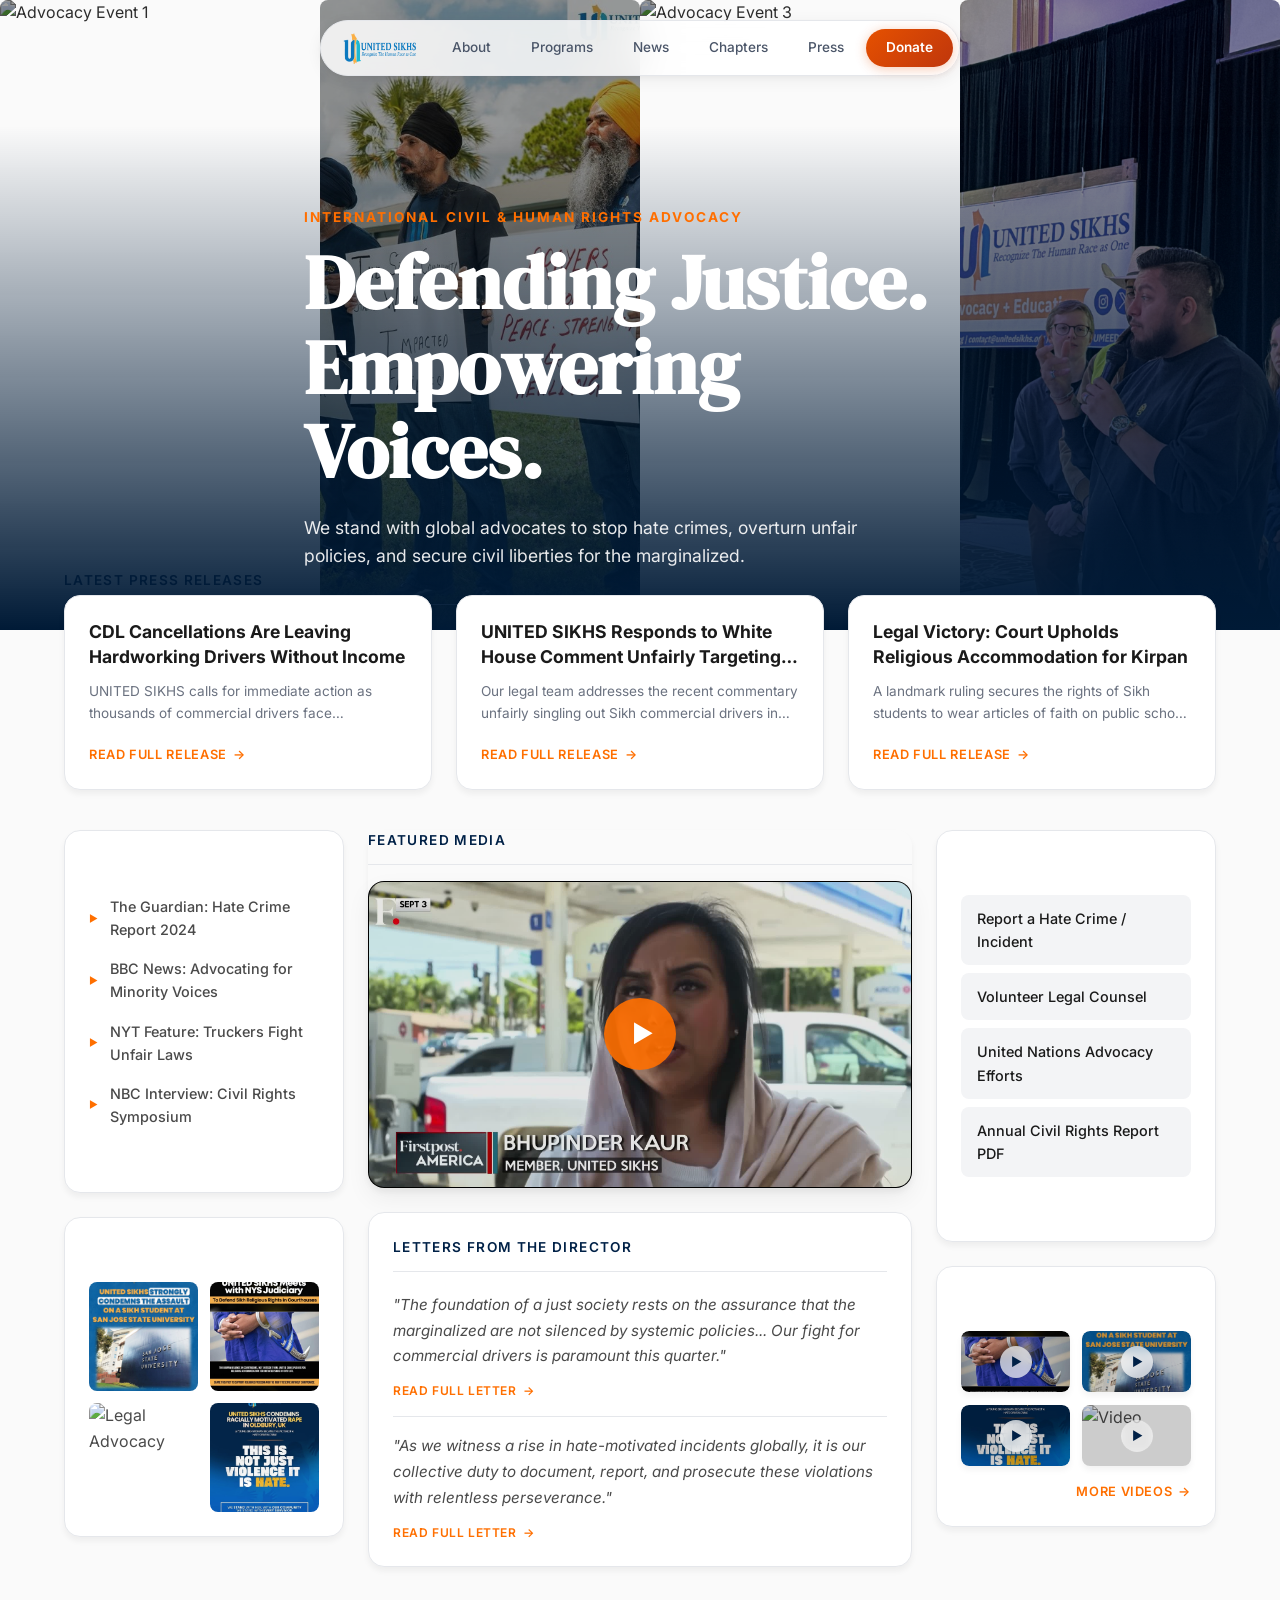
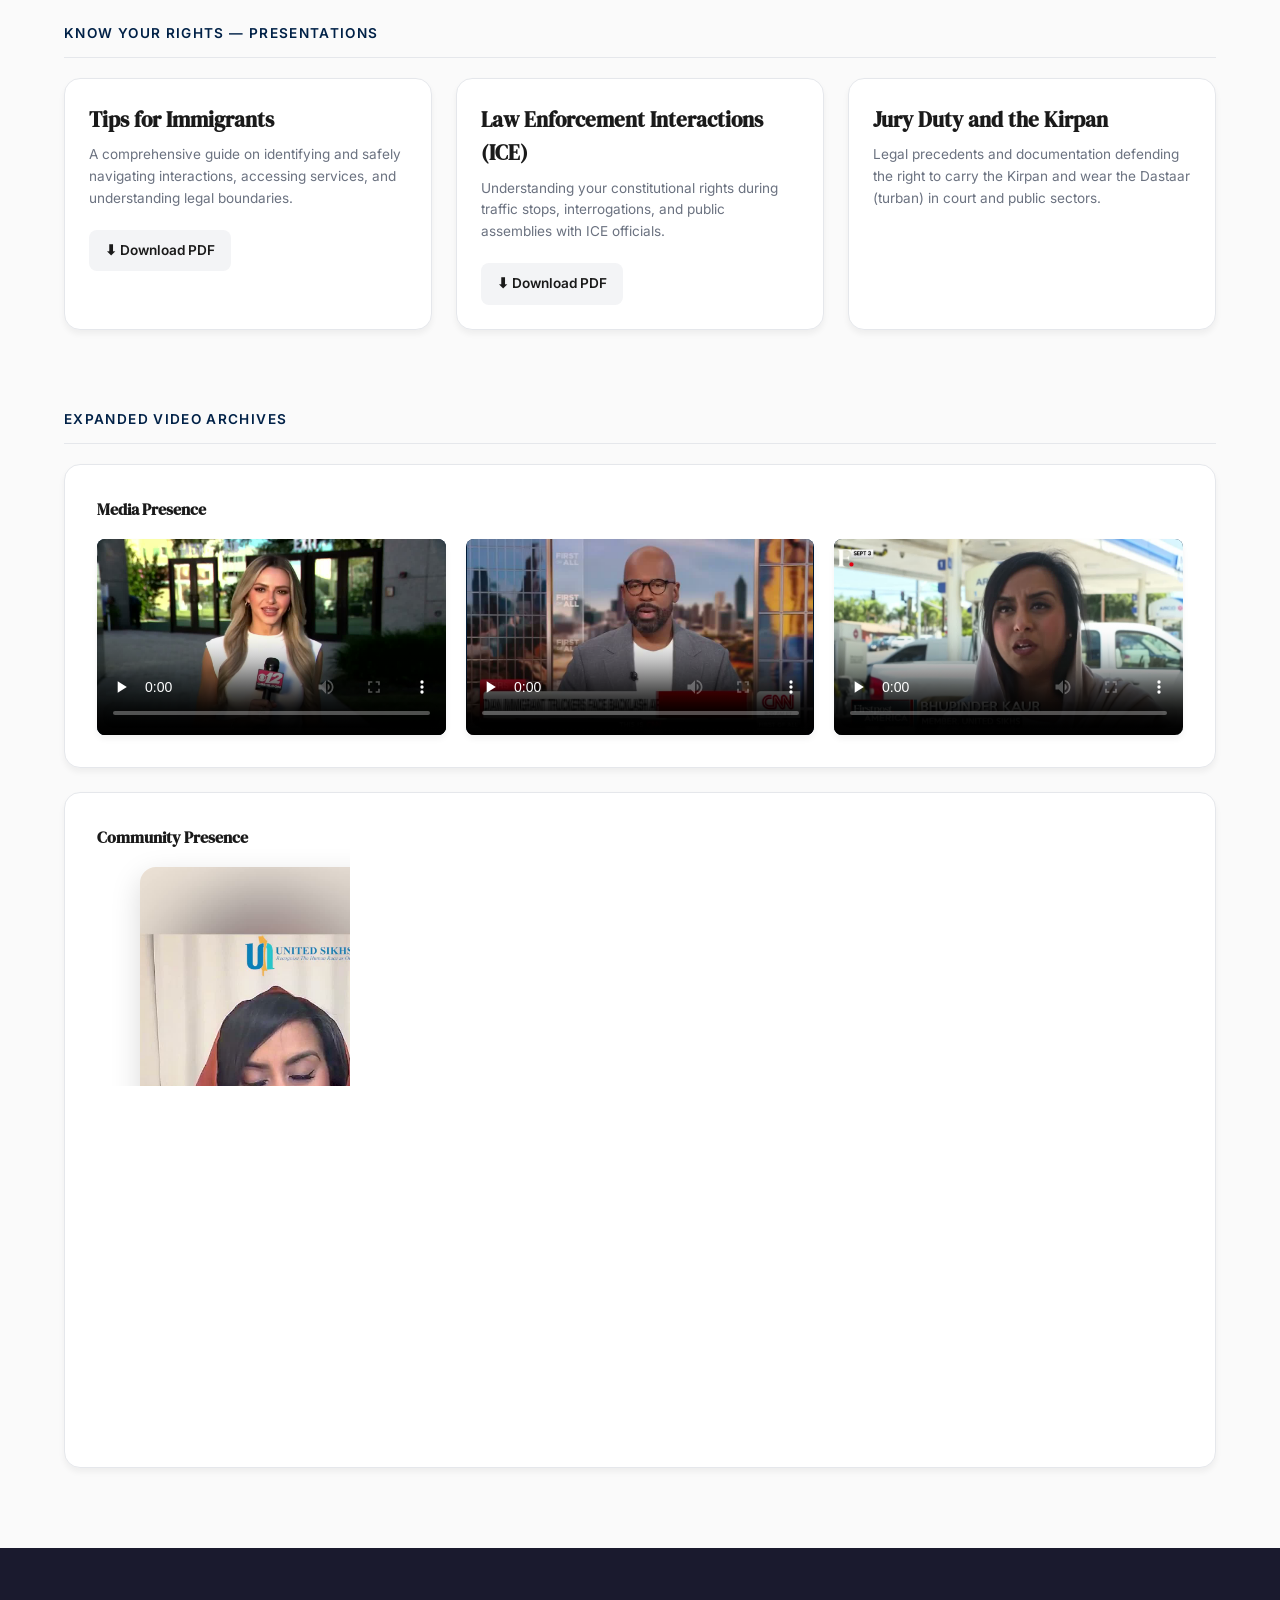
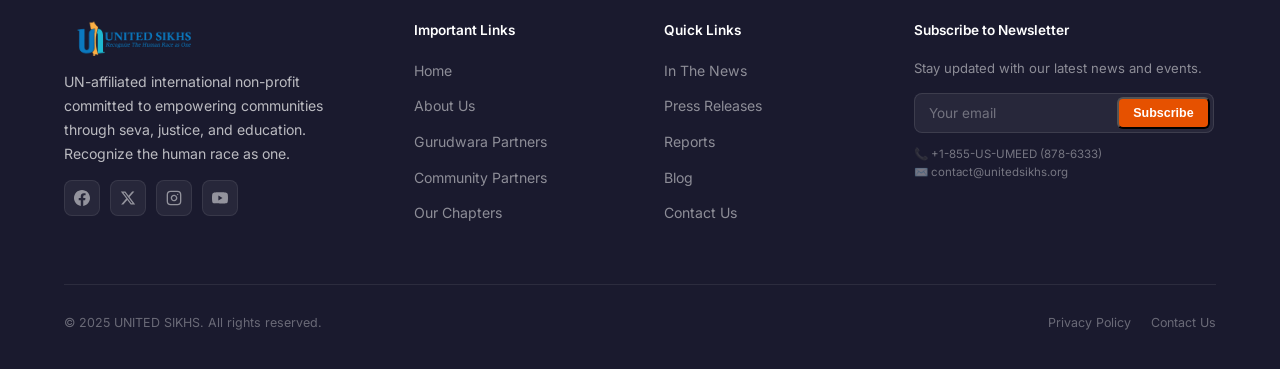
==== ichra/index.html @ 703a76b3 "feat: integrated ICHRA landing page and updated community video layouts" ====
<!DOCTYPE html>
<html lang="en">

<head>
    <meta charset="UTF-8" />
    <meta name="viewport" content="width=device-width, initial-scale=1.0" />
    <title>ICHRA | International Civil and Human Rights Advocacy</title>
    <meta name="description"
        content="Dedicated to defending the civil and human rights of minority communities globally." />
    <link rel="preconnect" href="https://fonts.googleapis.com" />
    <link rel="preconnect" href="https://fonts.gstatic.com" crossorigin />
    <link
        href="https://fonts.googleapis.com/css2?family=DM+Serif+Display:ital@0;1&family=Inter:wght@300;400;500;600;700;800&display=swap"
        rel="stylesheet" />
    <link rel="stylesheet" href="styles.css" />
    <link rel="icon" href="images/logo-lockup.png" />
</head>

<body>

    <!-- ===== NAVBAR ===== -->
    <nav class="navbar" id="navbar">
        <a href="../index.html" class="nav-logo">
            <img src="../images/logo-lockup.png" alt="UNITED SIKHS" class="nav-logo-img" />
        </a>
        <a href="../index.html#about" class="nav-link"><span class="link-text">About</span></a>
        <a href="../index.html#programs" class="nav-link"><span class="link-text">Programs</span></a>
        <a href="../index.html#articles" class="nav-link"><span class="link-text">News</span></a>
        <a href="../locations.html" class="nav-link"><span class="link-text">Chapters</span></a>
        <a href="../press.html" class="nav-link"><span class="link-text">Press</span></a>
        <a href="../donate.html" class="nav-donate">Donate</a>
    </nav>

    <!-- HEADER BANNER -->
    <section class="hero">
        <div class="hero-splicer" id="heroSplicer">
            <div class="splice-pane pane-1">
                <img src="images/hero-vert-1.jpg" alt="Advocacy Event 1" />
            </div>
            <div class="splice-pane pane-2">
                <img src="images/hero-vert-2.jpg" alt="Advocacy Event 2" />
            </div>
            <div class="splice-pane pane-3">
                <img src="images/hero-vert-3.jpg" alt="Advocacy Event 3" />
            </div>
            <div class="splice-pane pane-4">
                <img src="images/hero-vert-4.jpg" alt="Advocacy Event 4" />
            </div>
        </div>
        <div class="hero-overlay"></div>
        <div class="container hero-content">
            <span class="hero-subtitle reveal">International Civil & Human Rights Advocacy</span>
            <h1 class="hero-title reveal-blur reveal-delay-1">Defending Justice.<br />Empowering Voices.</h1>
            <p class="hero-desc reveal reveal-delay-2">We stand with global advocates to stop hate crimes, overturn
                unfair policies, and secure civil liberties for the marginalized.</p>
        </div>
    </section>

    <div class="container relative z-10" style="margin-top: -60px; position: relative;">


        <!-- LATEST PRESS RELEASES (TOP GRID) -->
        <div class="section-header reveal">
            <span>Latest Press Releases</span>
        </div>
        <div class="press-grid">
            <a href="#" class="bento-card press-card reveal">
                <h3>CDL Cancellations Are Leaving Hardworking Drivers Without Income</h3>
                <p>UNITED SIKHS calls for immediate action as thousands of commercial drivers face discriminatory
                    license cancellations...</p>
                <div class="read-more">Read Full Release</div>
            </a>
            <a href="#" class="bento-card press-card reveal reveal-delay-1">
                <h3>UNITED SIKHS Responds to White House Comment Unfairly Targeting Sikh Drivers</h3>
                <p>Our legal team addresses the recent commentary unfairly singling out Sikh commercial drivers in
                    federal transportation...</p>
                <div class="read-more">Read Full Release</div>
            </a>
            <a href="#" class="bento-card press-card reveal reveal-delay-2">
                <h3>Legal Victory: Court Upholds Religious Accommodation for Kirpan</h3>
                <p>A landmark ruling secures the rights of Sikh students to wear articles of faith on public school
                    campuses nationwide...</p>
                <div class="read-more">Read Full Release</div>
            </a>
        </div>

        <!-- MAIN BENTO BOARD -->
        <div class="main-bento-grid">

            <!-- LEFT COL: Media & Photos -->
            <div class="left-col">
                <div class="bento-card reveal" style="margin-bottom: 24px;">
                    <h4 style="margin-bottom: 16px; font-size: 0.95rem; color: var(--white);">Media Coverage</h4>
                    <ul class="media-list">
                        <li><a href="#">The Guardian: Hate Crime Report 2024</a></li>
                        <li><a href="#">BBC News: Advocating for Minority Voices</a></li>
                        <li><a href="#">NYT Feature: Truckers Fight Unfair Laws</a></li>
                        <li><a href="#">NBC Interview: Civil Rights Symposium</a></li>
                    </ul>
                </div>

                <div class="bento-card reveal">
                    <h4 style="margin-bottom: 16px; font-size: 0.95rem; color: var(--white);">Our Work</h4>
                    <div class="photo-gallery">
                        <img src="images/assault.jpg" alt="Protest" class="gallery-img" />
                        <img src="images/kirpan.jpg" alt="Kirpan Meeting" class="gallery-img" />
                        <img src="images/advocacy.jpg" alt="Legal Advocacy" class="gallery-img" />
                        <img src="images/protest.jpg" alt="UN Convention" class="gallery-img" />
                    </div>
                </div>
            </div>

            <!-- CENTER COL: Featured Video & Director's Letters -->
            <div class="center-col">
                <div class="bento-card reveal reveal-delay-1"
                    style="padding: 0; border: none; background: transparent;">
                    <div class="section-header" style="margin: 0 0 16px 0;"><span>Featured Media</span></div>
                    <div class="featured-video-container" id="videoContainer">
                        <video id="mainVideo" controls style="display: none;">
                            <source src="videos/featured-video.mp4" type="video/mp4" />
                        </video>
                        <div class="video-overlay" id="videoOverlay">
                            <div class="play-btn">▶</div>
                        </div>
                        <img src="images/video-poster.jpg" alt="Video Thumbnail"
                            style="width: 100%; display: block; object-fit: cover; aspect-ratio: 16/9;"
                            id="videoPoster" />
                    </div>
                </div>

                <div class="bento-card reveal reveal-delay-1">
                    <div class="section-header" style="margin-top: 0;"><span>Letters From The Director</span></div>

                    <div class="director-letter">
                        <p>"The foundation of a just society rests on the assurance that the marginalized are not
                            silenced by systemic policies... Our fight for commercial drivers is paramount this
                            quarter."</p>
                        <a href="#" class="read-more" style="font-size: 0.75rem;">Read Full Letter</a>
                    </div>

                    <div class="director-letter">
                        <p>"As we witness a rise in hate-motivated incidents globally, it is our collective duty to
                            document, report, and prosecute these violations with relentless perseverance."</p>
                        <a href="#" class="read-more" style="font-size: 0.75rem;">Read Full Letter</a>
                    </div>
                </div>
            </div>

            <!-- RIGHT COL: Links & Mini Videos -->
            <div class="right-col">
                <div class="bento-card reveal reveal-delay-2" style="margin-bottom: 24px;">
                    <h4 style="margin-bottom: 16px; font-size: 0.95rem; color: var(--white);">Quick Links</h4>
                    <div class="quick-links">
                        <a href="#">Report a Hate Crime / Incident</a>
                        <a href="#">Volunteer Legal Counsel</a>
                        <a href="#">United Nations Advocacy Efforts</a>
                        <a href="#">Annual Civil Rights Report PDF</a>
                    </div>
                </div>

                <div class="bento-card reveal reveal-delay-2">
                    <h4 style="margin-bottom: 16px; font-size: 0.95rem; color: var(--white);">Video Archives</h4>
                    <div class="video-thumbnails">
                        <div class="thumb-card"><img src="images/kirpan.jpg" alt="Video" />
                            <div class="thumb-overlay"><span>▶</span></div>
                        </div>
                        <div class="thumb-card"><img src="images/assault.jpg" alt="Video" />
                            <div class="thumb-overlay"><span>▶</span></div>
                        </div>
                        <div class="thumb-card"><img src="images/protest.jpg" alt="Video" />
                            <div class="thumb-overlay"><span>▶</span></div>
                        </div>
                        <div class="thumb-card"><img src="images/advocacy.jpg" alt="Video" />
                            <div class="thumb-overlay"><span>▶</span></div>
                        </div>
                    </div>
                    <a href="#" class="read-more" style="margin-top: 16px; justify-content: flex-end;">More Videos</a>
                </div>
            </div>

        </div>

        <!-- KNOW YOUR RIGHTS (BOTTOM GRID) -->
        <div class="section-header reveal" style="margin-top: 56px;">
            <span>Know Your Rights — Presentations</span>
        </div>
        <div class="rights-grid" style="margin-bottom: 80px;">
            <div class="bento-card rights-card reveal">
                <h3>Tips for Immigrants</h3>
                <p>A comprehensive guide on identifying and safely navigating interactions, accessing services, and
                    understanding legal boundaries.</p>
                <a href="https://unitedsikhs.org/wp-content/uploads/2021/09/Tips-for-Immigrants-English-1.pdf"
                    target="_blank" class="btn-download">⬇ Download PDF</a>
            </div>
            <div class="bento-card rights-card reveal reveal-delay-1">
                <h3>Law Enforcement Interactions (ICE)</h3>
                <p>Understanding your constitutional rights during traffic stops, interrogations, and public assemblies
                    with ICE officials.</p>
                <a href="https://unitedsikhs.org/wp-content/uploads/2021/09/kyr-ice-flyer.pdf" target="_blank"
                    class="btn-download">⬇ Download PDF</a>
            </div>
            <div class="bento-card rights-card reveal reveal-delay-2">
                <h3>Jury Duty and the Kirpan</h3>
                <p>Legal precedents and documentation defending the right to carry the Kirpan and wear the Dastaar
                    (turban) in court and public sectors.</p>
                <a href="https://unitedsikhs.org/wp-content/uploads/2021/09/Jury-Duty-and-the-Kirpan-1.pdf"
                    target="_blank" class="btn-download">⬇ Download PDF</a>
            </div>
        </div>

        <!-- EXPANDED VIDEO ARCHIVES -->
        <div class="section-header reveal" style="margin-top: 56px;">
            <span>Expanded Video Archives</span>
        </div>

        <div class="bento-card reveal" style="margin-bottom: 24px; padding: 32px;">
            <h3 class="col-title">Media Presence</h3>
            <div class="video-grid">
                <video controls poster="images/poster-media-1.jpg" preload="none">
                    <source src="videos/media-1.mp4" type="video/mp4" />
                </video>
                <video controls poster="images/poster-media-2.jpg" preload="none">
                    <source src="videos/media-2.mp4" type="video/mp4" />
                </video>
                <video controls poster="images/video-poster.jpg" preload="none">
                    <source src="videos/featured-video.mp4" type="video/mp4" />
                </video>
            </div>
        </div>

        <div class="bento-card reveal reveal-delay-1" style="margin-bottom: 80px; padding: 32px;">
            <h3 class="col-title">Community Presence</h3>
            <div class="video-grid video-grid-vertical">
                <video controls poster="images/poster-comm-1.jpg" preload="none">
                    <source src="videos/community-1.mp4" type="video/mp4" />
                </video>
                <video controls poster="images/poster-comm-2.jpg" preload="none">
                    <source src="videos/community-2.mp4" type="video/mp4" />
                </video>
                <video controls poster="images/poster-comm-3.jpg" preload="none">
                    <source src="videos/community-3.mp4" type="video/mp4" />
                </video>
            </div>
        </div>

    </div> <!-- End Main Container -->

    <!-- ===== FOOTER ===== -->
    <footer class="footer" id="footer">
        <div class="container">
            <div class="footer-grid">
                <div class="footer-brand">
                    <div class="footer-logo"><img src="../images/logo-lockup.png" alt="UNITED SIKHS"
                            style="height:36px;" /></div>
                    <p>UN-affiliated international non-profit committed to empowering communities through seva, justice,
                        and education. Recognize the human race as one.</p>
                    <div class="footer-social">
                        <a href="https://www.facebook.com/unitedsikhs" aria-label="Facebook" target="_blank">
                            <svg width="16" height="16" viewBox="0 0 24 24" fill="currentColor">
                                <path
                                    d="M24 12.073c0-6.627-5.373-12-12-12s-12 5.373-12 12c0 5.99 4.388 10.954 10.125 11.854v-8.385H7.078v-3.47h3.047V9.43c0-3.007 1.792-4.669 4.533-4.669 1.312 0 2.686.235 2.686.235v2.953H15.83c-1.491 0-1.956.925-1.956 1.874v2.25h3.328l-.532 3.47h-2.796v8.385C19.612 23.027 24 18.062 24 12.073z" />
                            </svg>
                        </a>
                        <a href="https://twitter.com/UnitedSikhs" aria-label="Twitter" target="_blank">
                            <svg width="16" height="16" viewBox="0 0 24 24" fill="currentColor">
                                <path
                                    d="M18.244 2.25h3.308l-7.227 8.26 8.502 11.24H16.17l-5.214-6.817L4.99 21.75H1.68l7.73-8.835L1.254 2.25H8.08l4.713 6.231zm-1.161 17.52h1.833L7.084 4.126H5.117z" />
                            </svg>
                        </a>
                        <a href="https://www.instagram.com/unitedsikhs/" aria-label="Instagram" target="_blank">
                            <svg width="16" height="16" viewBox="0 0 24 24" fill="none" stroke="currentColor"
                                stroke-width="2" stroke-linecap="round" stroke-linejoin="round">
                                <rect x="2" y="2" width="20" height="20" rx="5" ry="5" />
                                <path d="M16 11.37A4 4 0 1 1 12.63 8 4 4 0 0 1 16 11.37z" />
                                <line x1="17.5" y1="6.5" x2="17.51" y2="6.5" />
                            </svg>
                        </a>
                        <a href="https://www.youtube.com/user/UnitedSikhsTV" aria-label="YouTube" target="_blank">
                            <svg width="16" height="16" viewBox="0 0 24 24" fill="currentColor">
                                <path
                                    d="M23.498 6.186a3.016 3.016 0 0 0-2.122-2.136C19.505 3.545 12 3.545 12 3.545s-7.505 0-9.377.505A3.017 3.017 0 0 0 .502 6.186C0 8.07 0 12 0 12s0 3.93.502 5.814a3.016 3.016 0 0 0 2.122 2.136c1.871.505 9.376.505 9.376.505s7.505 0 9.377-.505a3.015 3.015 0 0 0 2.122-2.136C24 15.93 24 12 24 12s0-3.93-.502-5.814zM9.545 15.568V8.432L15.818 12l-6.273 3.568z" />
                            </svg>
                        </a>
                    </div>
                </div>
                <div>
                    <h4>Important Links</h4>
                    <ul class="footer-links" style="list-style: none; padding: 0;">
                        <li><a href="https://unitedsikhs.org" target="_blank">Home</a></li>
                        <li><a href="https://unitedsikhs.org/about" target="_blank">About Us</a></li>
                        <li><a href="https://unitedsikhs.org/gurudwara-partners" target="_blank">Gurudwara Partners</a>
                        </li>
                        <li><a href="https://unitedsikhs.org/community-partners" target="_blank">Community Partners</a>
                        </li>
                        <li><a href="../locations.html" target="_blank">Our Chapters</a></li>
                    </ul>
                </div>
                <div>
                    <h4>Quick Links</h4>
                    <ul class="footer-links" style="list-style: none; padding: 0;">
                        <li><a href="https://unitedsikhs.org/in-the-news" target="_blank">In The News</a></li>
                        <li><a href="https://unitedsikhs.org/category/press-release" target="_blank">Press Releases</a>
                        </li>
                        <li><a href="https://unitedsikhs.org/reports" target="_blank">Reports</a></li>
                        <li><a href="https://unitedsikhs.org/blogs" target="_blank">Blog</a></li>
                        <li><a href="https://unitedsikhs.org/contact-us" target="_blank">Contact Us</a></li>
                    </ul>
                </div>
                <div>
                    <h4>Subscribe to Newsletter</h4>
                    <p style="font-size:0.82rem;color:rgba(255,255,255,0.5);margin-bottom:14px;line-height:1.6;">Stay
                        updated with our latest news and events.</p>
                    <form class="newsletter-form" onsubmit="event.preventDefault();">
                        <input type="email" class="newsletter-input" placeholder="Your email" required />
                        <button type="submit" class="newsletter-btn">Subscribe</button>
                    </form>
                    <p style="font-size:0.72rem;color:rgba(255,255,255,0.4);margin-top:12px;">
                        📞 +1-855-US-UMEED (878-6333)<br />
                        ✉️ contact@unitedsikhs.org
                    </p>
                </div>
            </div>
            <div class="footer-bottom">
                <span>© 2025 UNITED SIKHS. All rights reserved.</span>
                <div class="footer-bottom-links">
                    <a href="https://unitedsikhs.org/privacy-policy/" target="_blank">Privacy Policy</a>
                    <a href="https://unitedsikhs.org/contact-us/" target="_blank">Contact Us</a>
                </div>
            </div>
        </div>
    </footer>

    <!-- LIGHTBOX MODAL -->
    <div class="lightbox" id="lightbox">
        <span class="lightbox-close" id="lightboxClose">&times;</span>
        <img class="lightbox-content" id="lightboxImg" />
    </div>

    <script src="app.js"></script>
</body>

</html>
---- ichra/styles.css ----
/* ============================================
   ICHRA Landing Page - Design System (Light Theme)
   ============================================ */

:root {
    /* Parent UNITED SIKHS Theme Palette */
    --navy-dark: #001A36;
    --navy-base: #002147;
    --saffron: #FF6F00;
    --saffron-light: #ff8e33;
    --saffron-50: #FFF3E0;
    --white: #FFFFFF;
    --bg-body: #FAFAFA;
    --bg-muted: #F3F4F6;
    --text-main: #4A4A4A;
    --text-primary: #1A1A1A;
    --text-muted: #6B7280;
    --border: #E5E7EB;

    /* Typography */
    --font-display: 'DM Serif Display', serif;
    --font-body: 'Inter', sans-serif;

    /* Layout */
    --container-max: 1280px;
    --radius-lg: 16px;
    --radius-md: 12px;
    --radius-sm: 8px;

    /* Utilities */
    --ease-smooth: cubic-bezier(0.25, 0.46, 0.45, 0.94);
    --glass-bg: rgba(255, 255, 255, 0.85);
    --glass-border: rgba(0, 0, 0, 0.06);
    --shadow-sm: 0 4px 6px rgba(0, 0, 0, 0.05);
    --shadow-md: 0 10px 24px rgba(0, 0, 0, 0.06);
}

* {
    margin: 0;
    padding: 0;
    box-sizing: border-box;
}

body {
    font-family: var(--font-body);
    background-color: var(--bg-body);
    color: var(--text-main);
    line-height: 1.6;
    -webkit-font-smoothing: antialiased;
    overflow-x: hidden;
}

a {
    text-decoration: none;
    color: inherit;
}

img,
video {
    max-width: 100%;
    border-radius: var(--radius-sm);
    display: block;
}

.container {
    max-width: var(--container-max);
    margin: 0 auto;
    padding: 0 5%;
}

.section {
    padding: 60px 0;
}

.bento-card {
    background: var(--white);
    border: 1px solid var(--border);
    border-radius: var(--radius-lg);
    padding: 24px;
    box-shadow: var(--shadow-sm);
    transition: transform 0.3s var(--ease-smooth), border-color 0.3s var(--ease-smooth), box-shadow 0.3s var(--ease-smooth);
}

.bento-card:hover {
    border-color: var(--saffron);
    box-shadow: var(--shadow-md);
}

/* ===== NAVBAR ===== */
.navbar {
    position: fixed;
    top: 20px;
    left: 50%;
    transform: translateX(-50%);
    z-index: 200;
    display: flex;
    align-items: center;
    gap: 4px;
    background: rgba(255, 255, 255, 0.85);
    border: 1px solid var(--border);
    backdrop-filter: blur(20px);
    -webkit-backdrop-filter: blur(20px);
    padding: 5px 6px;
    border-radius: 9999px;
    box-shadow: 0 4px 16px rgba(0, 0, 0, 0.06), 0 2px 6px rgba(0, 0, 0, 0.04);
    transition: all 0.3s cubic-bezier(0.25, 0.46, 0.45, 0.94);
}

.navbar.scrolled {
    background: rgba(255, 255, 255, 0.95);
    box-shadow: 0 12px 40px rgba(0, 0, 0, 0.08), 0 4px 12px rgba(0, 0, 0, 0.04);
}

.nav-logo {
    display: flex;
    align-items: center;
    gap: 8px;
    padding: 6px 14px 6px 8px;
    font-weight: 700;
    font-size: 0.85rem;
    color: #1A1A2E;
    white-space: nowrap;
}

.nav-logo-img {
    height: 32px;
    width: auto;
}

.nav-link {
    position: relative;
    padding: 8px 18px;
    font-size: 0.85rem;
    font-weight: 500;
    color: #4A5568;
    border-radius: 9999px;
    transition: all 0.3s cubic-bezier(0.25, 0.46, 0.45, 0.94);
    white-space: nowrap;
}

.nav-link:hover {
    color: #E65100;
}

.nav-donate {
    padding: 8px 20px;
    background: linear-gradient(135deg, #E65100, #BF360C);
    color: #fff;
    font-size: 0.85rem;
    font-weight: 600;
    border-radius: 9999px;
    transition: all 0.3s cubic-bezier(0.25, 0.46, 0.45, 0.94);
    box-shadow: 0 2px 12px rgba(230, 81, 0, 0.3);
}

.nav-donate:hover {
    transform: translateY(-1px);
    box-shadow: 0 4px 20px rgba(230, 81, 0, 0.4);
}

/* ============================================
   HERO BANNER
   ============================================ */
.hero {
    position: relative;
    height: 70vh;
    min-height: 500px;
    display: flex;
    align-items: flex-end;
    padding-bottom: 60px;
    overflow: hidden;
}

.hero-splicer {
    position: absolute;
    top: 0;
    left: 0;
    width: 100%;
    height: 100%;
    display: flex;
    z-index: 0;
    overflow: hidden;
}

.splice-pane {
    flex: 1;
    height: 100%;
    position: relative;
    overflow: hidden;
}

.splice-pane img {
    width: 100%;
    height: 100%;
    object-fit: cover;
    filter: brightness(0.6) saturate(0.9);
    transition: transform 0.6s cubic-bezier(0.16, 1, 0.3, 1), filter 0.6s var(--ease-smooth);
}

.splice-pane:hover img {
    filter: brightness(1) saturate(1.1);
    transform: scale(1.05);
}

/* Splicing Animation Classes */
.pane-1 {
    transform: translateY(-100%);
    animation: slideInDown 1.4s cubic-bezier(0.16, 1, 0.3, 1) forwards;
}

.pane-2 {
    transform: translateY(100%);
    animation: slideInUp 1.4s cubic-bezier(0.16, 1, 0.3, 1) forwards 0.15s;
}

.pane-3 {
    transform: translateY(-100%);
    animation: slideInDown 1.4s cubic-bezier(0.16, 1, 0.3, 1) forwards 0.3s;
}

.pane-4 {
    transform: translateY(100%);
    animation: slideInUp 1.4s cubic-bezier(0.16, 1, 0.3, 1) forwards 0.45s;
}

@keyframes slideInDown {
    to {
        transform: translateY(0);
    }
}

@keyframes slideInUp {
    to {
        transform: translateY(0);
    }
}

.hero-overlay {
    position: absolute;
    inset: 0;
    background: linear-gradient(to top, var(--navy-dark) 0%, transparent 80%);
    z-index: 1;
}

.hero-content {
    position: relative;
    z-index: 2;
    max-width: 800px;
}

.hero-subtitle {
    color: var(--saffron);
    text-transform: uppercase;
    letter-spacing: 0.15em;
    font-size: 0.85rem;
    font-weight: 700;
    margin-bottom: 12px;
    display: block;
}

.hero-title {
    font-family: var(--font-display);
    font-size: clamp(3rem, 6vw, 5rem);
    line-height: 1.1;
    color: var(--white);
    margin-bottom: 20px;
}

.hero-desc {
    font-size: 1.1rem;
    color: rgba(255, 255, 255, 0.9);
    max-width: 600px;
}

/* ============================================
   PRESS RELEASES (TOP GRID)
   ============================================ */
.press-grid {
    display: grid;
    grid-template-columns: repeat(3, 1fr);
    gap: 24px;
    margin-top: -30px;
    /* Overlap hero */
    position: relative;
    z-index: 10;
}

.press-card {
    display: flex;
    flex-direction: column;
    justify-content: space-between;
    height: 100%;
}

.press-card h3 {
    font-size: 1.1rem;
    color: var(--text-primary);
    margin-bottom: 12px;
    line-height: 1.4;
    display: -webkit-box;
    line-clamp: 2;
    -webkit-line-clamp: 2;
    -webkit-box-orient: vertical;
    overflow: hidden;
}

.press-card p {
    font-size: 0.85rem;
    color: var(--text-muted);
    margin-bottom: 20px;
    display: -webkit-box;
    line-clamp: 2;
    -webkit-line-clamp: 2;
    -webkit-box-orient: vertical;
    overflow: hidden;
}

.read-more {
    font-size: 0.8rem;
    color: var(--saffron);
    font-weight: 600;
    text-transform: uppercase;
    letter-spacing: 0.05em;
    display: flex;
    align-items: center;
    gap: 6px;
    margin-top: auto;
}

.read-more::after {
    content: '→';
    transition: transform 0.3s;
}

.press-card:hover .read-more::after {
    transform: translateX(4px);
}

/* ============================================
   MAIN BENTO BOARD (ASYMMETRICAL 3-COL)
   ============================================ */
.main-bento-grid {
    display: grid;
    grid-template-columns: 280px 1fr 280px;
    gap: 24px;
    margin-top: 40px;
}

.section-header {
    font-size: 0.85rem;
    font-weight: 600;
    text-transform: uppercase;
    letter-spacing: 0.1em;
    color: var(--navy-base);
    border-bottom: 1px solid var(--border);
    padding-bottom: 12px;
    margin-bottom: 20px;
    display: flex;
    align-items: center;
    justify-content: space-between;
}

.col-title {
    margin-bottom: 16px;
    font-size: 1rem;
    color: var(--text-primary);
    font-family: var(--font-display);
}

/* LEFT COL */
.media-list {
    list-style: none;
    display: flex;
    flex-direction: column;
    gap: 16px;
    margin-bottom: 40px;
}

.media-list a {
    display: flex;
    align-items: center;
    gap: 12px;
    font-size: 0.9rem;
    color: var(--text-main);
    transition: color 0.3s;
    font-weight: 500;
}

.media-list a::before {
    content: '▶';
    font-size: 0.6rem;
    color: var(--saffron);
}

.media-list a:hover {
    color: var(--navy-base);
}

.photo-gallery {
    display: grid;
    grid-template-columns: 1fr 1fr;
    gap: 12px;
}

.gallery-img {
    width: 100%;
    aspect-ratio: 1;
    object-fit: cover;
    border-radius: var(--radius-sm);
    filter: grayscale(10%);
    transition: filter 0.3s, transform 0.3s;
}

.gallery-img:hover {
    filter: grayscale(0%);
    transform: scale(1.05);
}

/* CENTER COL */
.featured-video-container {
    width: 100%;
    border-radius: var(--radius-lg);
    overflow: hidden;
    position: relative;
    border: 1px solid var(--glass-border);
    background: #000;
    box-shadow: var(--shadow-md);
    margin-bottom: 24px;
}

.featured-video-container video {
    width: 100%;
    border-radius: 0;
}

.video-overlay {
    position: absolute;
    inset: 0;
    background: rgba(0, 0, 0, 0.1);
    display: flex;
    align-items: center;
    justify-content: center;
    transition: opacity 0.3s;
    cursor: pointer;
}

.play-btn {
    width: 72px;
    height: 72px;
    background: rgba(255, 111, 0, 0.9);
    border-radius: 50%;
    display: flex;
    align-items: center;
    justify-content: center;
    color: var(--white);
    font-size: 24px;
    padding-left: 6px;
    transition: transform 0.3s, box-shadow 0.3s;
    box-shadow: 0 0 0 0 rgba(255, 111, 0, 0.4);
    animation: pulse-ring 2s infinite;
}

@keyframes pulse-ring {
    0% {
        box-shadow: 0 0 0 0 rgba(255, 111, 0, 0.4);
    }

    70% {
        box-shadow: 0 0 0 20px rgba(255, 111, 0, 0);
    }

    100% {
        box-shadow: 0 0 0 0 rgba(255, 111, 0, 0);
    }
}

.video-overlay:hover .play-btn {
    transform: scale(1.1);
}

.director-letter {
    margin-bottom: 16px;
    padding-bottom: 16px;
    border-bottom: 1px solid var(--border);
}

.director-letter:last-child {
    border-bottom: none;
    margin-bottom: 0;
    padding-bottom: 0;
}

.director-letter p {
    font-size: 0.95rem;
    color: var(--text-main);
    font-style: italic;
    margin-bottom: 12px;
    line-height: 1.7;
}

/* RIGHT COL */
.quick-links {
    margin-bottom: 40px;
}

.quick-links a {
    display: block;
    padding: 12px 16px;
    background: var(--bg-muted);
    border-radius: var(--radius-sm);
    margin-bottom: 8px;
    font-size: 0.9rem;
    font-weight: 500;
    color: var(--text-primary);
    transition: background 0.3s, transform 0.3s, color 0.3s;
}

.quick-links a:hover {
    background: var(--saffron-50);
    color: var(--saffron);
    transform: translateX(4px);
}

.video-thumbnails {
    display: grid;
    grid-template-columns: 1fr 1fr;
    gap: 12px;
}

.thumb-card {
    position: relative;
    aspect-ratio: 16/9;
    border-radius: var(--radius-sm);
    overflow: hidden;
    cursor: pointer;
    box-shadow: var(--shadow-sm);
}

.thumb-card img {
    width: 100%;
    height: 100%;
    object-fit: cover;
    transition: transform 0.4s;
}

.thumb-overlay {
    position: absolute;
    inset: 0;
    background: rgba(0, 0, 0, 0.2);
    display: flex;
    align-items: center;
    justify-content: center;
}

.thumb-overlay span {
    width: 32px;
    height: 32px;
    background: rgba(255, 255, 255, 0.7);
    backdrop-filter: blur(4px);
    -webkit-backdrop-filter: blur(4px);
    border-radius: 50%;
    display: flex;
    align-items: center;
    justify-content: center;
    color: var(--navy-base);
    font-size: 12px;
    padding-left: 2px;
    transition: background 0.3s, color 0.3s;
}

.thumb-card:hover img {
    transform: scale(1.1);
}

.thumb-card:hover .thumb-overlay span {
    background: var(--saffron);
    color: var(--white);
}

/* ============================================
   KNOW YOUR RIGHTS (BOTTOM GRID)
   ============================================ */
.rights-grid {
    display: grid;
    grid-template-columns: repeat(3, 1fr);
    gap: 24px;
}

.rights-card {
    text-align: left;
}

.rights-card h3 {
    font-family: var(--font-display);
    font-size: 1.3rem;
    color: var(--text-primary);
    margin-bottom: 8px;
}

.rights-card p {
    font-size: 0.85rem;
    color: var(--text-muted);
    margin-bottom: 20px;
}

.btn-download {
    display: inline-flex;
    align-items: center;
    gap: 8px;
    background: var(--bg-muted);
    color: var(--text-primary);
    padding: 10px 16px;
    border-radius: var(--radius-sm);
    font-size: 0.85rem;
    font-weight: 600;
    transition: background 0.3s, color 0.3s;
}

.btn-download:hover {
    background: var(--navy-base);
    color: var(--white);
}

/* ============================================
   REVEAL ANIMATIONS
   ============================================ */
.reveal {
    opacity: 0;
    transform: translateY(30px);
    transition: all 0.8s var(--ease-smooth);
}

.reveal.visible {
    opacity: 1;
    transform: translateY(0);
}

.reveal-blur {
    opacity: 0;
    filter: blur(10px);
    transform: translateY(20px) scale(0.95);
    transition: all 0.8s var(--ease-smooth);
}

.reveal-blur.visible {
    opacity: 1;
    filter: blur(0);
    transform: translateY(0) scale(1);
}

.reveal-delay-1 {
    transition-delay: 0.1s;
}

.reveal-delay-2 {
    transition-delay: 0.2s;
}

.reveal-delay-3 {
    transition-delay: 0.3s;
}

/* ============================================
   RESPONSIVE
   ============================================ */
@media (max-width: 1024px) {
    .main-bento-grid {
        grid-template-columns: 1fr;
    }

    .press-grid,
    .rights-grid {
        grid-template-columns: repeat(2, 1fr);
    }
}

@media (max-width: 768px) {

    .press-grid,
    .rights-grid {
        grid-template-columns: 1fr;
    }

    .hero-title {
        font-size: clamp(2.2rem, 8vw, 3rem);
    }

    .main-bento-grid {
        margin-top: 20px;
    }
}

.video-grid {
    display: grid;
    grid-template-columns: repeat(3, 1fr);
    gap: 20px;
}

.video-grid video {
    width: 100%;
    aspect-ratio: 16/9;
    object-fit: contain;
    background: var(--navy-dark);
    border-radius: var(--radius-sm);
    box-shadow: var(--shadow-sm);
}

.video-grid-vertical {
    grid-template-columns: repeat(3, minmax(200px, 320px));
    justify-content: center;
}

.video-grid-vertical video {
    aspect-ratio: 9/16;
    object-fit: cover;
    border-radius: 16px;
    box-shadow: 0 10px 30px rgba(0, 0, 0, 0.15);
}

@media (max-width: 1024px) {
    .video-grid {
        grid-template-columns: repeat(2, 1fr);
    }
}

@media (max-width: 768px) {
    .video-grid {
        grid-template-columns: 1fr;
    }
}

/* ===== FOOTER ===== */
.footer {
    background: #1A1A2E;
    color: rgba(255, 255, 255, 0.7);
    padding: 72px 0 36px;
    text-align: left;
}

.footer-grid {
    display: grid;
    grid-template-columns: 1.5fr 1fr 1fr 1.5fr;
    gap: 48px;
    margin-bottom: 48px;
}

.footer-brand p {
    font-size: 0.88rem;
    line-height: 1.7;
    margin-top: 14px;
}

.footer-logo {
    display: flex;
    align-items: center;
    gap: 10px;
    font-family: var(--font-display);
    font-size: 1.2rem;
    color: #fff;
}

.footer h4 {
    font-size: 0.85rem;
    font-weight: 600;
    color: #fff;
    margin-bottom: 16px;
}

.footer-links li {
    margin-bottom: 10px;
}

.footer-links a {
    font-size: 0.88rem;
    color: rgba(255, 255, 255, 0.5);
    transition: color 0.3s;
}

.footer-links a:hover {
    color: #FF8F00;
}

.footer-social {
    display: flex;
    gap: 10px;
    margin-top: 14px;
}

.footer-social a {
    width: 36px;
    height: 36px;
    display: flex;
    align-items: center;
    justify-content: center;
    background: rgba(255, 255, 255, 0.06);
    border: 1px solid rgba(255, 255, 255, 0.08);
    border-radius: var(--radius-sm);
    color: rgba(255, 255, 255, 0.5);
    transition: all 0.3s;
}

.footer-social a:hover {
    background: rgba(255, 143, 0, 0.15);
    border-color: rgba(255, 143, 0, 0.3);
    color: #FF8F00;
}

.newsletter-form {
    position: relative;
    max-width: 300px;
}

.newsletter-input {
    width: 100%;
    padding: 11px 110px 11px 14px;
    background: rgba(255, 255, 255, 0.06);
    border: 1px solid rgba(255, 255, 255, 0.1);
    border-radius: var(--radius-sm);
    color: #fff;
    font-size: 0.85rem;
    font-family: var(--font-body);
    outline: none;
    transition: border-color 0.3s;
}

.newsletter-input::placeholder {
    color: rgba(255, 255, 255, 0.35);
}

.newsletter-input:focus {
    border-color: #FF8F00;
}

.newsletter-btn {
    position: absolute;
    right: 4px;
    top: 4px;
    bottom: 4px;
    padding: 0 14px;
    background: #E65100;
    color: #fff;
    font-size: 0.78rem;
    font-weight: 600;
    border-radius: 6px;
    transition: background 0.3s;
}

.newsletter-btn:hover {
    background: #BF360C;
}

.footer-bottom {
    display: flex;
    justify-content: space-between;
    align-items: center;
    padding-top: 28px;
    border-top: 1px solid rgba(255, 255, 255, 0.08);
    font-size: 0.78rem;
    color: rgba(255, 255, 255, 0.35);
    flex-wrap: wrap;
    gap: 12px;
}

.footer-bottom-links {
    display: flex;
    gap: 20px;
}

.footer-bottom-links a {
    color: rgba(255, 255, 255, 0.35);
}

.footer-bottom-links a:hover {
    color: #FF8F00;
}

@media (max-width: 768px) {
    .footer-grid {
        grid-template-columns: 1fr;
        gap: 32px;
    }
}

/* ============================================
   LIGHTBOX MODAL
   ============================================ */
.lightbox {
    display: none;
    position: fixed;
    z-index: 1000;
    left: 0;
    top: 0;
    width: 100%;
    height: 100%;
    background-color: rgba(0, 0, 0, 0.9);
    backdrop-filter: blur(10px);
    -webkit-backdrop-filter: blur(10px);
    justify-content: center;
    align-items: center;
    opacity: 0;
    transition: opacity 0.3s ease;
}

.lightbox.active {
    display: flex;
    opacity: 1;
}

.lightbox-content {
    margin: auto;
    display: block;
    max-width: 90%;
    max-height: 90%;
    border-radius: var(--radius-sm);
    box-shadow: 0 20px 40px rgba(0, 0, 0, 0.5);
    transform: scale(0.95);
    transition: transform 0.3s var(--ease-smooth);
}

.lightbox.active .lightbox-content {
    transform: scale(1);
}

.lightbox-close {
    position: absolute;
    top: 30px;
    right: 40px;
    color: var(--white);
    font-size: 40px;
    font-weight: bold;
    cursor: pointer;
    transition: color 0.3s;
}

.lightbox-close:hover {
    color: var(--saffron);
}
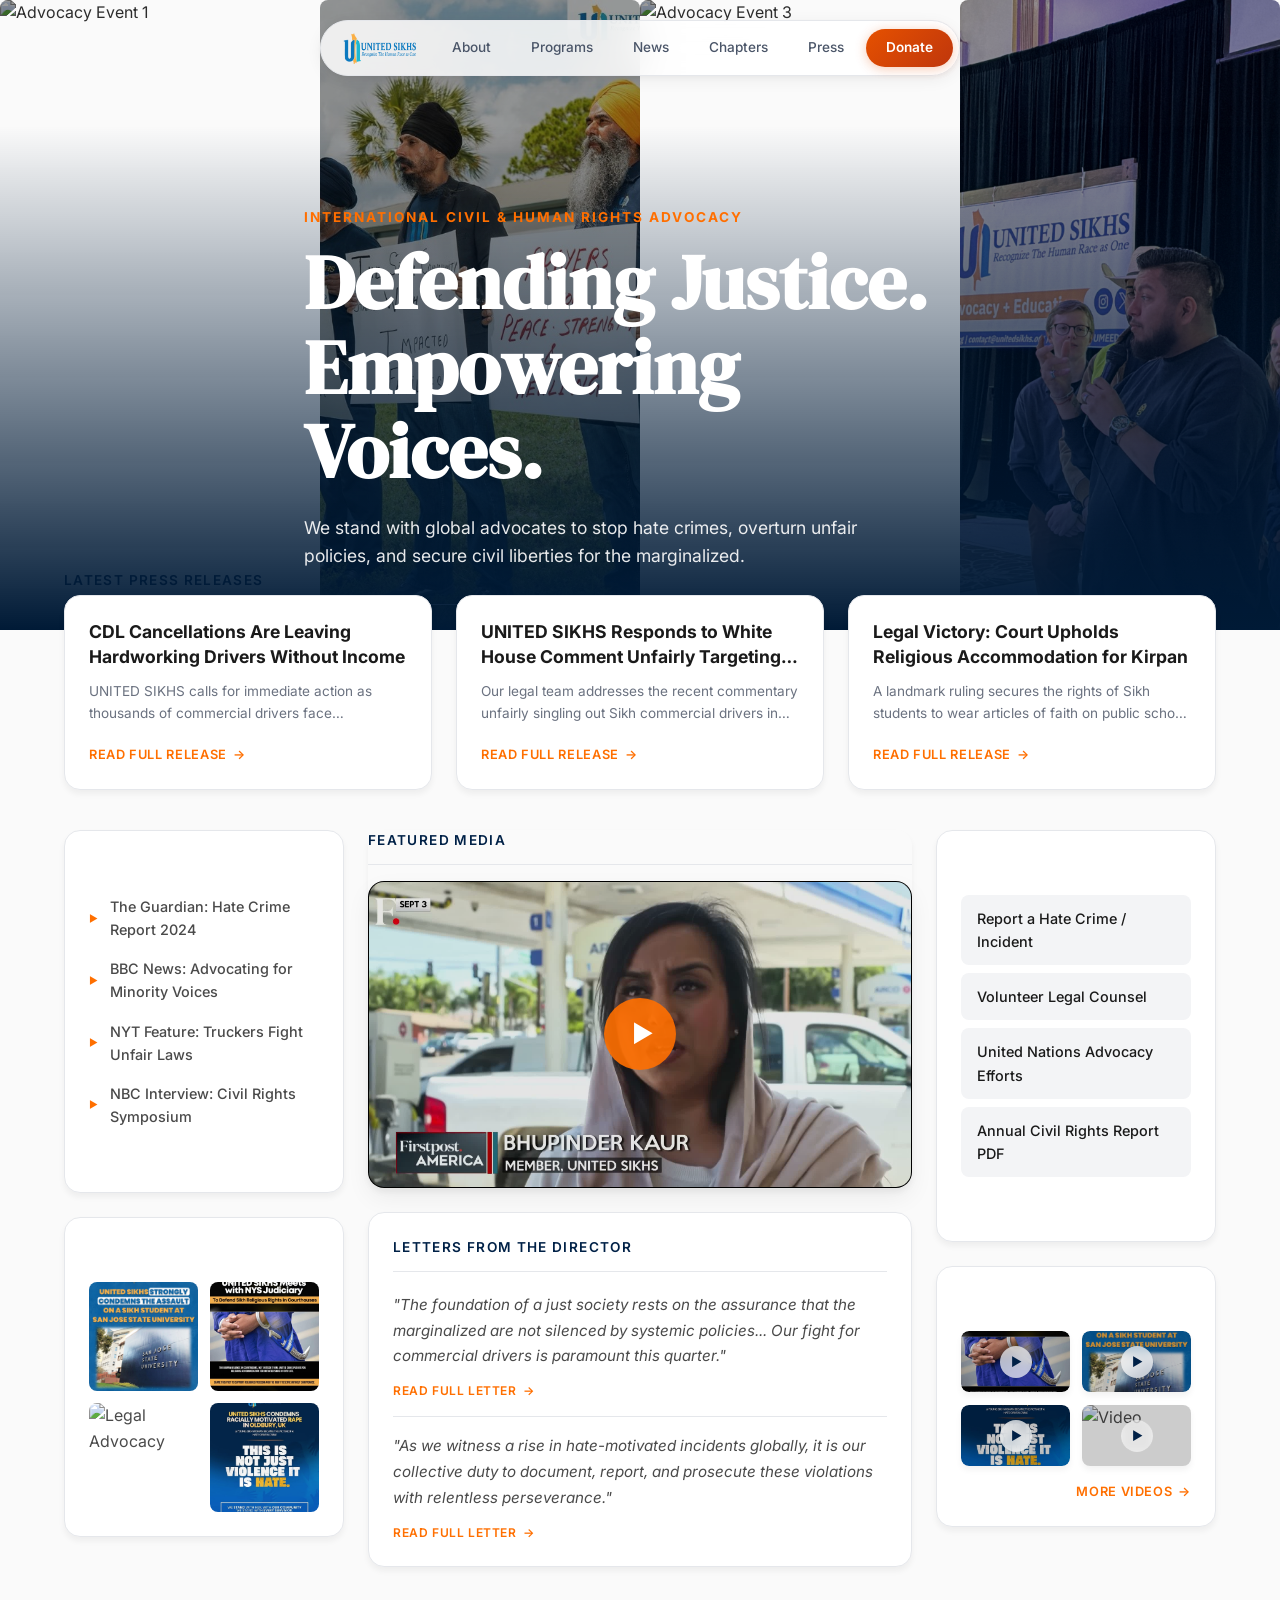
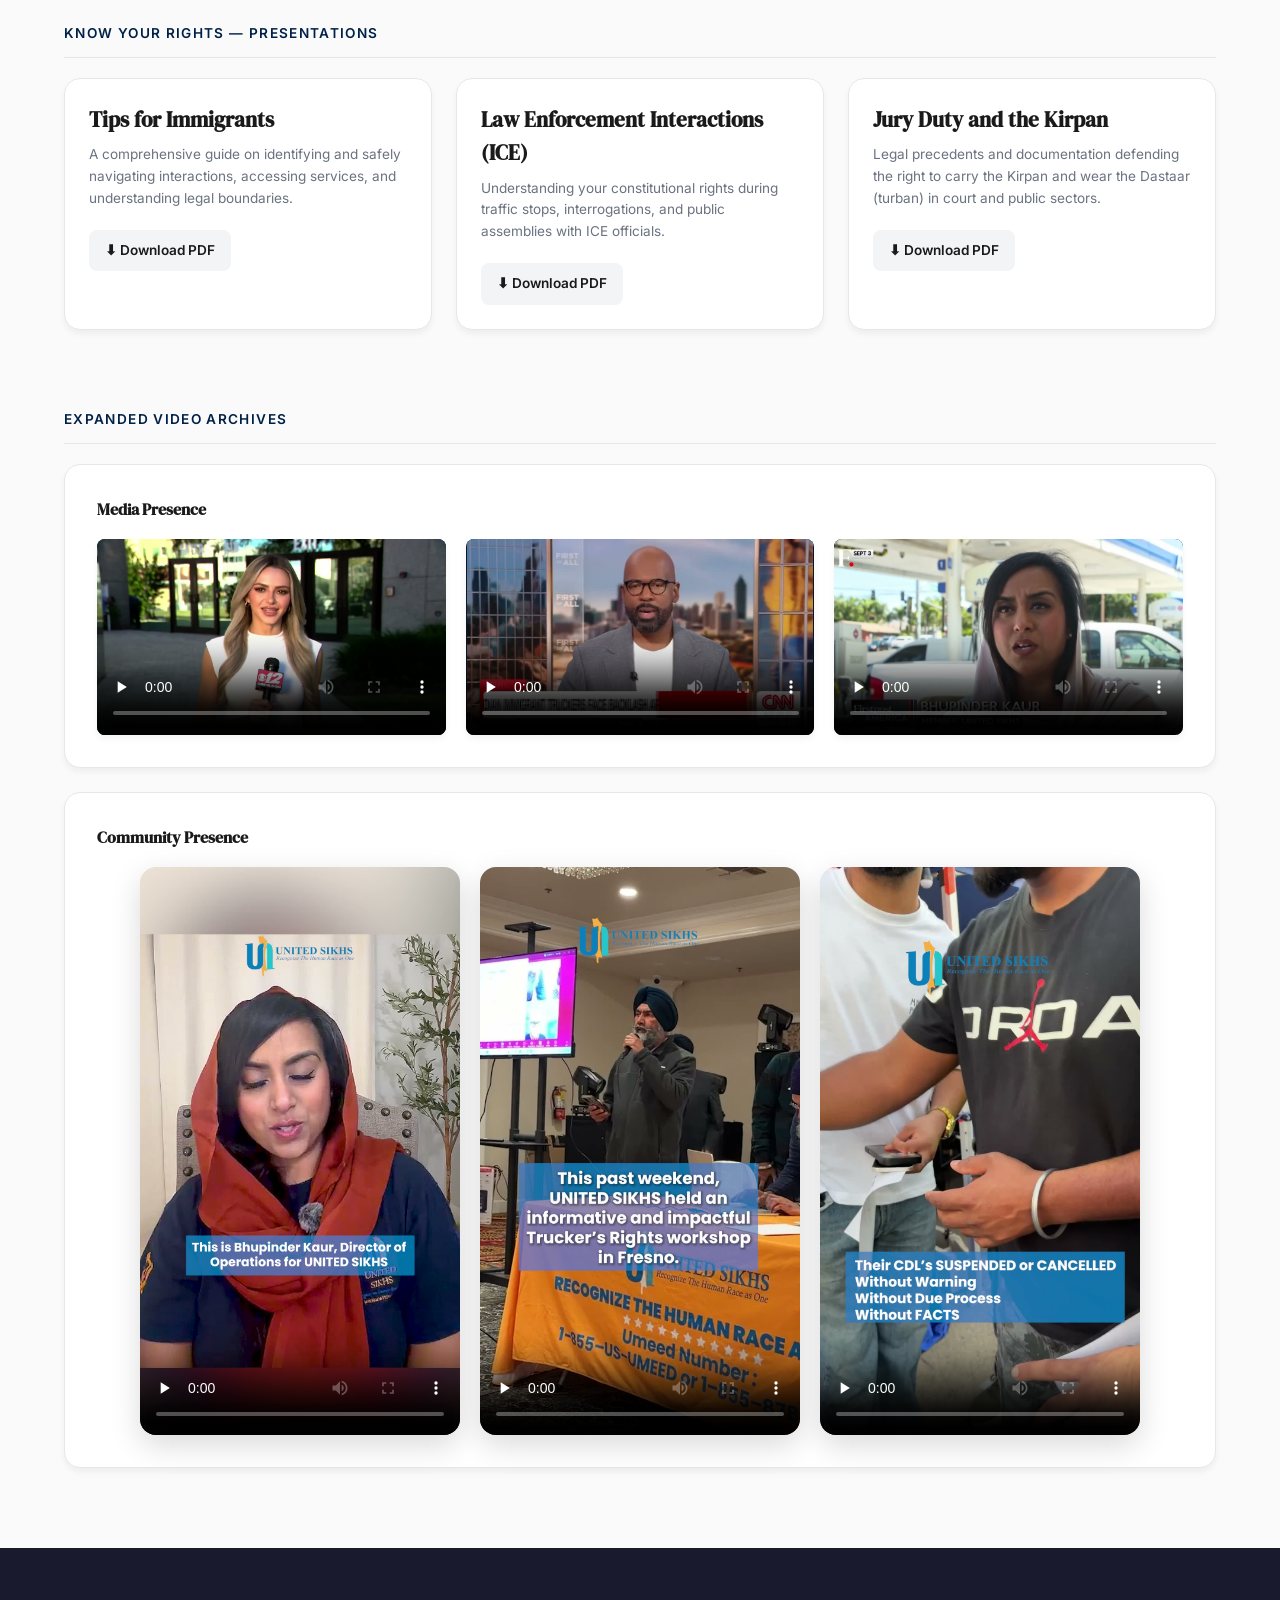
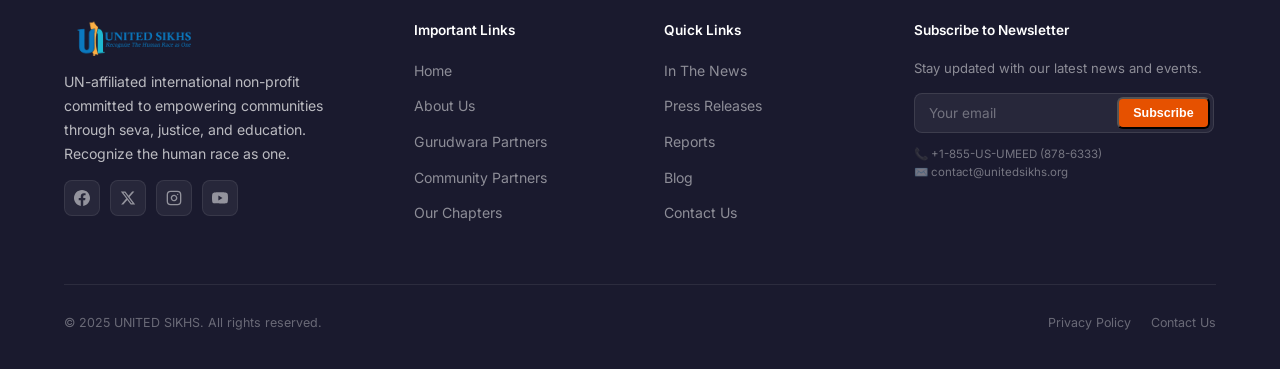
==== commit d85c456d: "fix(routing): add base tag to ichra index for clean URL image resolution" ====
--- a/ichra/index.html
+++ b/ichra/index.html
@@ -12,6 +12,7 @@
     <link
         href="https://fonts.googleapis.com/css2?family=DM+Serif+Display:ital@0;1&family=Inter:wght@300;400;500;600;700;800&display=swap"
         rel="stylesheet" />
+    <base href="/ichra/" />
     <link rel="stylesheet" href="styles.css" />
     <link rel="icon" href="images/logo-lockup.png" />
 </head>
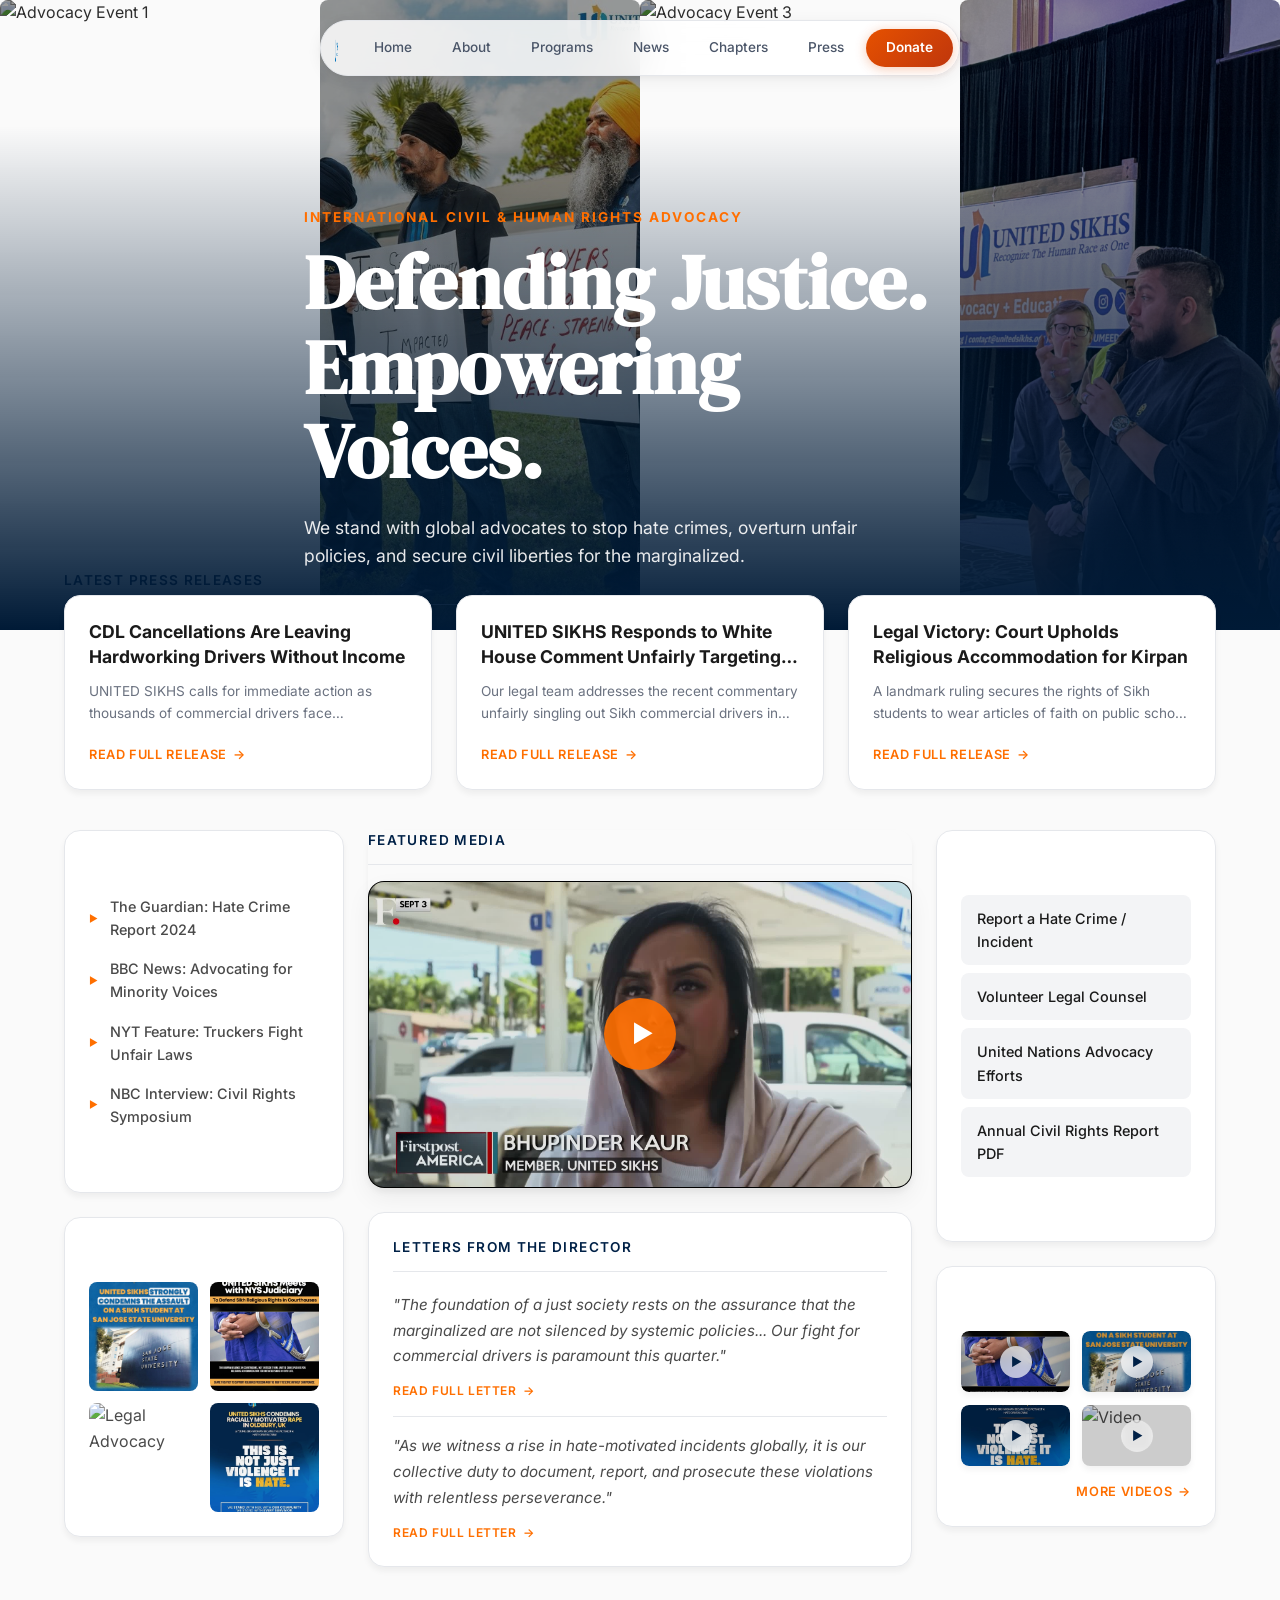
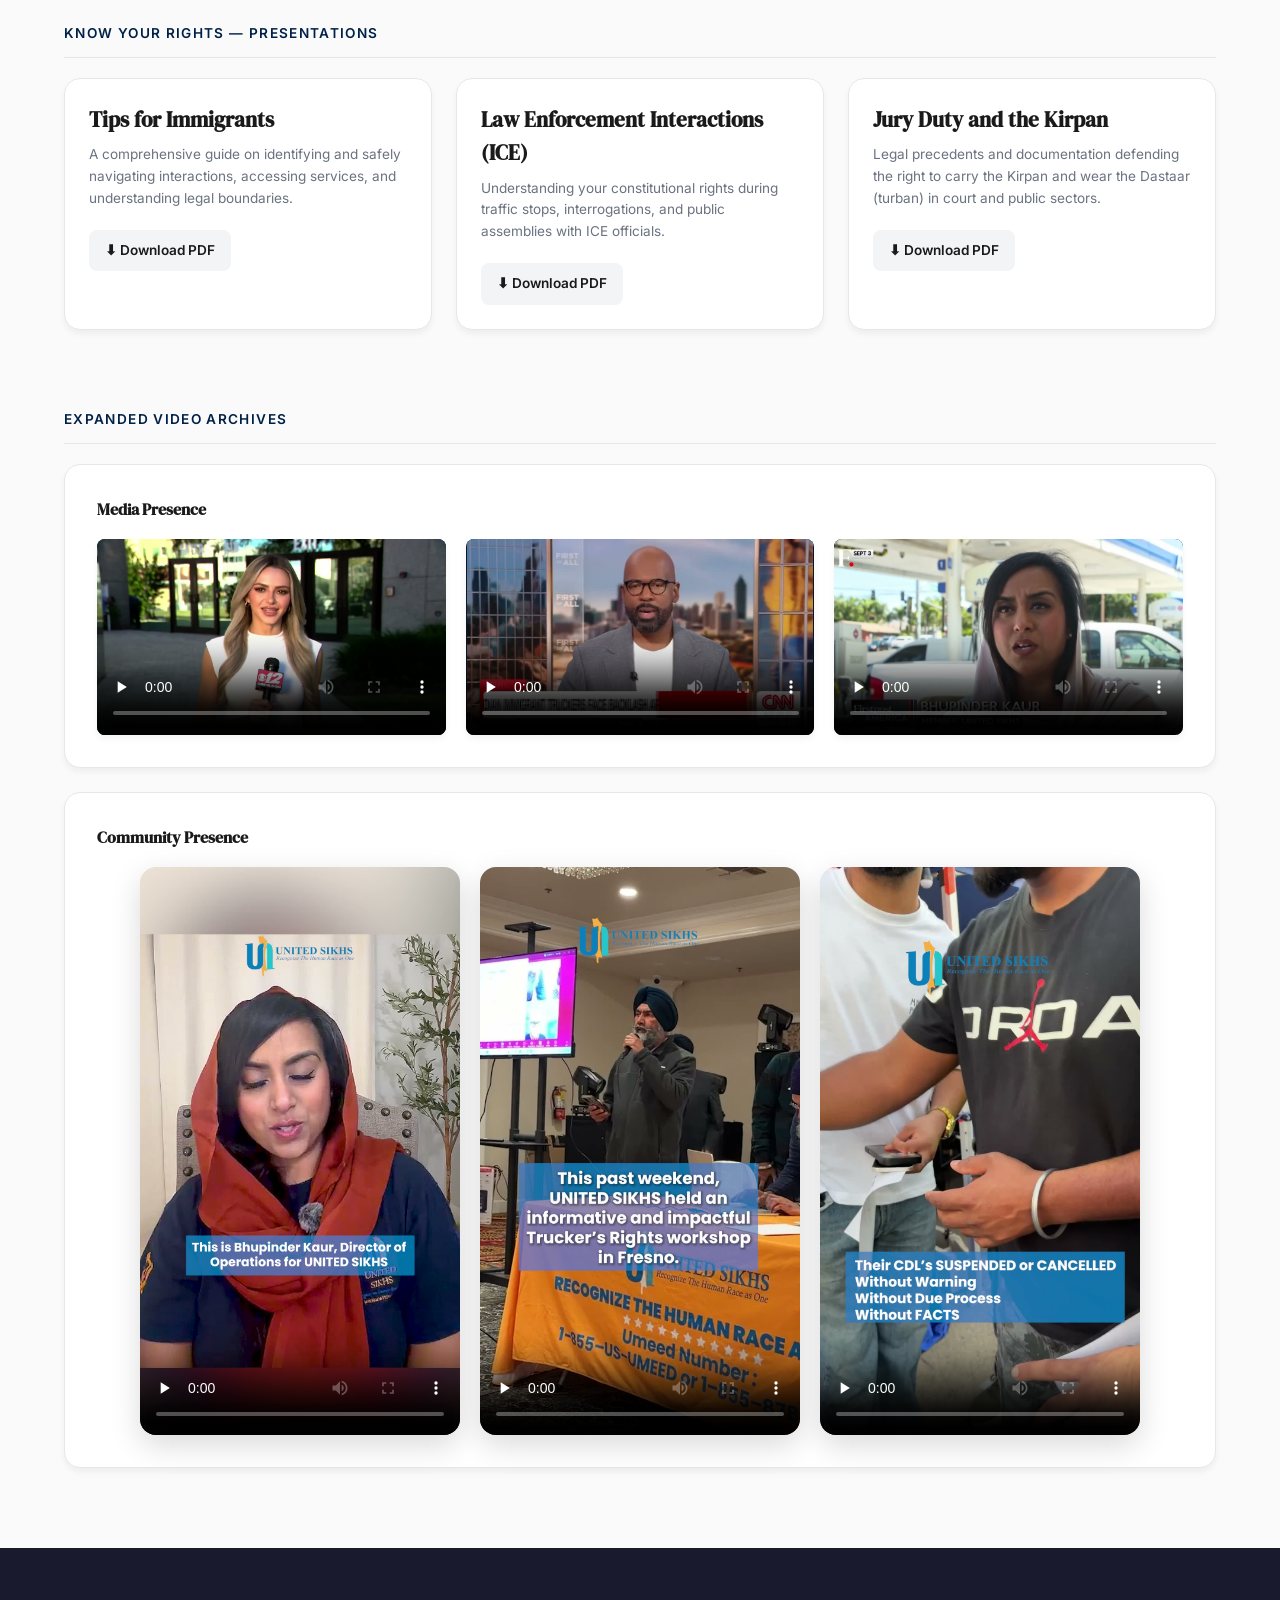
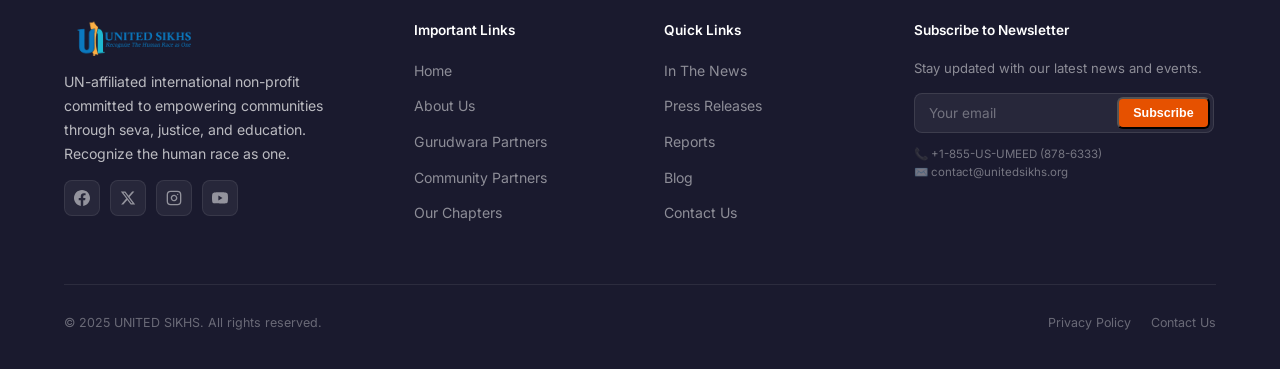
==== commit efc150f3: "perf: heavily compress videos and fix mobile navbar overflow" ====
--- a/ichra/index.html
+++ b/ichra/index.html
@@ -12,40 +12,40 @@
     <link
         href="https://fonts.googleapis.com/css2?family=DM+Serif+Display:ital@0;1&family=Inter:wght@300;400;500;600;700;800&display=swap"
         rel="stylesheet" />
-    <base href="/ichra/" />
-    <link rel="stylesheet" href="styles.css" />
-    <link rel="icon" href="images/logo-lockup.png" />
+    <link rel="stylesheet" href="/ichra/styles.css" />
+    <link rel="icon" href="/ichra/images/logo-lockup.png" />
 </head>
 
 <body>
 
     <!-- ===== NAVBAR ===== -->
     <nav class="navbar" id="navbar">
-        <a href="../index.html" class="nav-logo">
-            <img src="../images/logo-lockup.png" alt="UNITED SIKHS" class="nav-logo-img" />
+        <a href="/index.html" class="nav-logo">
+            <img src="/images/logo-lockup.png" alt="UNITED SIKHS" class="nav-logo-img" />
         </a>
-        <a href="../index.html#about" class="nav-link"><span class="link-text">About</span></a>
-        <a href="../index.html#programs" class="nav-link"><span class="link-text">Programs</span></a>
-        <a href="../index.html#articles" class="nav-link"><span class="link-text">News</span></a>
-        <a href="../locations.html" class="nav-link"><span class="link-text">Chapters</span></a>
-        <a href="../press.html" class="nav-link"><span class="link-text">Press</span></a>
-        <a href="../donate.html" class="nav-donate">Donate</a>
+        <a href="/index.html" class="nav-link"><span class="link-text">Home</span></a>
+        <a href="/index.html#about" class="nav-link"><span class="link-text">About</span></a>
+        <a href="/index.html#programs" class="nav-link"><span class="link-text">Programs</span></a>
+        <a href="/index.html#articles" class="nav-link"><span class="link-text">News</span></a>
+        <a href="/locations.html" class="nav-link"><span class="link-text">Chapters</span></a>
+        <a href="/press.html" class="nav-link"><span class="link-text">Press</span></a>
+        <a href="/donate.html" class="nav-donate">Donate</a>
     </nav>
 
     <!-- HEADER BANNER -->
     <section class="hero">
         <div class="hero-splicer" id="heroSplicer">
             <div class="splice-pane pane-1">
-                <img src="images/hero-vert-1.jpg" alt="Advocacy Event 1" />
+                <img src="/ichra/images/hero-vert-1.jpg" alt="Advocacy Event 1" />
             </div>
             <div class="splice-pane pane-2">
-                <img src="images/hero-vert-2.jpg" alt="Advocacy Event 2" />
+                <img src="/ichra/images/hero-vert-2.jpg" alt="Advocacy Event 2" />
             </div>
             <div class="splice-pane pane-3">
-                <img src="images/hero-vert-3.jpg" alt="Advocacy Event 3" />
+                <img src="/ichra/images/hero-vert-3.jpg" alt="Advocacy Event 3" />
             </div>
             <div class="splice-pane pane-4">
-                <img src="images/hero-vert-4.jpg" alt="Advocacy Event 4" />
+                <img src="/ichra/images/hero-vert-4.jpg" alt="Advocacy Event 4" />
             </div>
         </div>
         <div class="hero-overlay"></div>
@@ -103,10 +103,10 @@
                 <div class="bento-card reveal">
                     <h4 style="margin-bottom: 16px; font-size: 0.95rem; color: var(--white);">Our Work</h4>
                     <div class="photo-gallery">
-                        <img src="images/assault.jpg" alt="Protest" class="gallery-img" />
-                        <img src="images/kirpan.jpg" alt="Kirpan Meeting" class="gallery-img" />
-                        <img src="images/advocacy.jpg" alt="Legal Advocacy" class="gallery-img" />
-                        <img src="images/protest.jpg" alt="UN Convention" class="gallery-img" />
+                        <img src="/ichra/images/assault.jpg" alt="Protest" class="gallery-img" />
+                        <img src="/ichra/images/kirpan.jpg" alt="Kirpan Meeting" class="gallery-img" />
+                        <img src="/ichra/images/advocacy.jpg" alt="Legal Advocacy" class="gallery-img" />
+                        <img src="/ichra/images/protest.jpg" alt="UN Convention" class="gallery-img" />
                     </div>
                 </div>
             </div>
@@ -117,13 +117,13 @@
                     style="padding: 0; border: none; background: transparent;">
                     <div class="section-header" style="margin: 0 0 16px 0;"><span>Featured Media</span></div>
                     <div class="featured-video-container" id="videoContainer">
-                        <video id="mainVideo" controls style="display: none;">
-                            <source src="videos/featured-video.mp4" type="video/mp4" />
+                        <video id="mainVideo" controls preload="none" style="display: none;">
+                            <source src="/ichra/videos/featured-video.mp4" type="video/mp4" />
                         </video>
                         <div class="video-overlay" id="videoOverlay">
                             <div class="play-btn">▶</div>
                         </div>
-                        <img src="images/video-poster.jpg" alt="Video Thumbnail"
+                        <img src="/ichra/images/video-poster.jpg" alt="Video Thumbnail"
                             style="width: 100%; display: block; object-fit: cover; aspect-ratio: 16/9;"
                             id="videoPoster" />
                     </div>
@@ -162,16 +162,16 @@
                 <div class="bento-card reveal reveal-delay-2">
                     <h4 style="margin-bottom: 16px; font-size: 0.95rem; color: var(--white);">Video Archives</h4>
                     <div class="video-thumbnails">
-                        <div class="thumb-card"><img src="images/kirpan.jpg" alt="Video" />
+                        <div class="thumb-card"><img src="/ichra/images/kirpan.jpg" alt="Video" />
                             <div class="thumb-overlay"><span>▶</span></div>
                         </div>
-                        <div class="thumb-card"><img src="images/assault.jpg" alt="Video" />
+                        <div class="thumb-card"><img src="/ichra/images/assault.jpg" alt="Video" />
                             <div class="thumb-overlay"><span>▶</span></div>
                         </div>
-                        <div class="thumb-card"><img src="images/protest.jpg" alt="Video" />
+                        <div class="thumb-card"><img src="/ichra/images/protest.jpg" alt="Video" />
                             <div class="thumb-overlay"><span>▶</span></div>
                         </div>
-                        <div class="thumb-card"><img src="images/advocacy.jpg" alt="Video" />
+                        <div class="thumb-card"><img src="/ichra/images/advocacy.jpg" alt="Video" />
                             <div class="thumb-overlay"><span>▶</span></div>
                         </div>
                     </div>
@@ -217,14 +217,14 @@
         <div class="bento-card reveal" style="margin-bottom: 24px; padding: 32px;">
             <h3 class="col-title">Media Presence</h3>
             <div class="video-grid">
-                <video controls poster="images/poster-media-1.jpg" preload="none">
-                    <source src="videos/media-1.mp4" type="video/mp4" />
-                </video>
-                <video controls poster="images/poster-media-2.jpg" preload="none">
-                    <source src="videos/media-2.mp4" type="video/mp4" />
-                </video>
-                <video controls poster="images/video-poster.jpg" preload="none">
-                    <source src="videos/featured-video.mp4" type="video/mp4" />
+                <video controls poster="/ichra/images/poster-media-1.jpg" preload="none">
+                    <source src="/ichra/videos/media-1.mp4" type="video/mp4" />
+                </video>
+                <video controls poster="/ichra/images/poster-media-2.jpg" preload="none">
+                    <source src="/ichra/videos/media-2.mp4" type="video/mp4" />
+                </video>
+                <video controls poster="/ichra/images/video-poster.jpg" preload="none">
+                    <source src="/ichra/videos/featured-video.mp4" type="video/mp4" />
                 </video>
             </div>
         </div>
@@ -232,14 +232,14 @@
         <div class="bento-card reveal reveal-delay-1" style="margin-bottom: 80px; padding: 32px;">
             <h3 class="col-title">Community Presence</h3>
             <div class="video-grid video-grid-vertical">
-                <video controls poster="images/poster-comm-1.jpg" preload="none">
-                    <source src="videos/community-1.mp4" type="video/mp4" />
-                </video>
-                <video controls poster="images/poster-comm-2.jpg" preload="none">
-                    <source src="videos/community-2.mp4" type="video/mp4" />
-                </video>
-                <video controls poster="images/poster-comm-3.jpg" preload="none">
-                    <source src="videos/community-3.mp4" type="video/mp4" />
+                <video controls poster="/ichra/images/poster-comm-1.jpg" preload="none">
+                    <source src="/ichra/videos/community-1.mp4" type="video/mp4" />
+                </video>
+                <video controls poster="/ichra/images/poster-comm-2.jpg" preload="none">
+                    <source src="/ichra/videos/community-2.mp4" type="video/mp4" />
+                </video>
+                <video controls poster="/ichra/images/poster-comm-3.jpg" preload="none">
+                    <source src="/ichra/videos/community-3.mp4" type="video/mp4" />
                 </video>
             </div>
         </div>
@@ -251,7 +251,7 @@
         <div class="container">
             <div class="footer-grid">
                 <div class="footer-brand">
-                    <div class="footer-logo"><img src="../images/logo-lockup.png" alt="UNITED SIKHS"
+                    <div class="footer-logo"><img src="/images/logo-lockup.png" alt="UNITED SIKHS"
                             style="height:36px;" /></div>
                     <p>UN-affiliated international non-profit committed to empowering communities through seva, justice,
                         and education. Recognize the human race as one.</p>
@@ -293,7 +293,7 @@
                         </li>
                         <li><a href="https://unitedsikhs.org/community-partners" target="_blank">Community Partners</a>
                         </li>
-                        <li><a href="../locations.html" target="_blank">Our Chapters</a></li>
+                        <li><a href="/locations.html" target="_blank">Our Chapters</a></li>
                     </ul>
                 </div>
                 <div>
@@ -337,7 +337,7 @@
         <img class="lightbox-content" id="lightboxImg" />
     </div>
 
-    <script src="app.js"></script>
+    <script src="/ichra/app.js"></script>
 </body>
 
 </html>
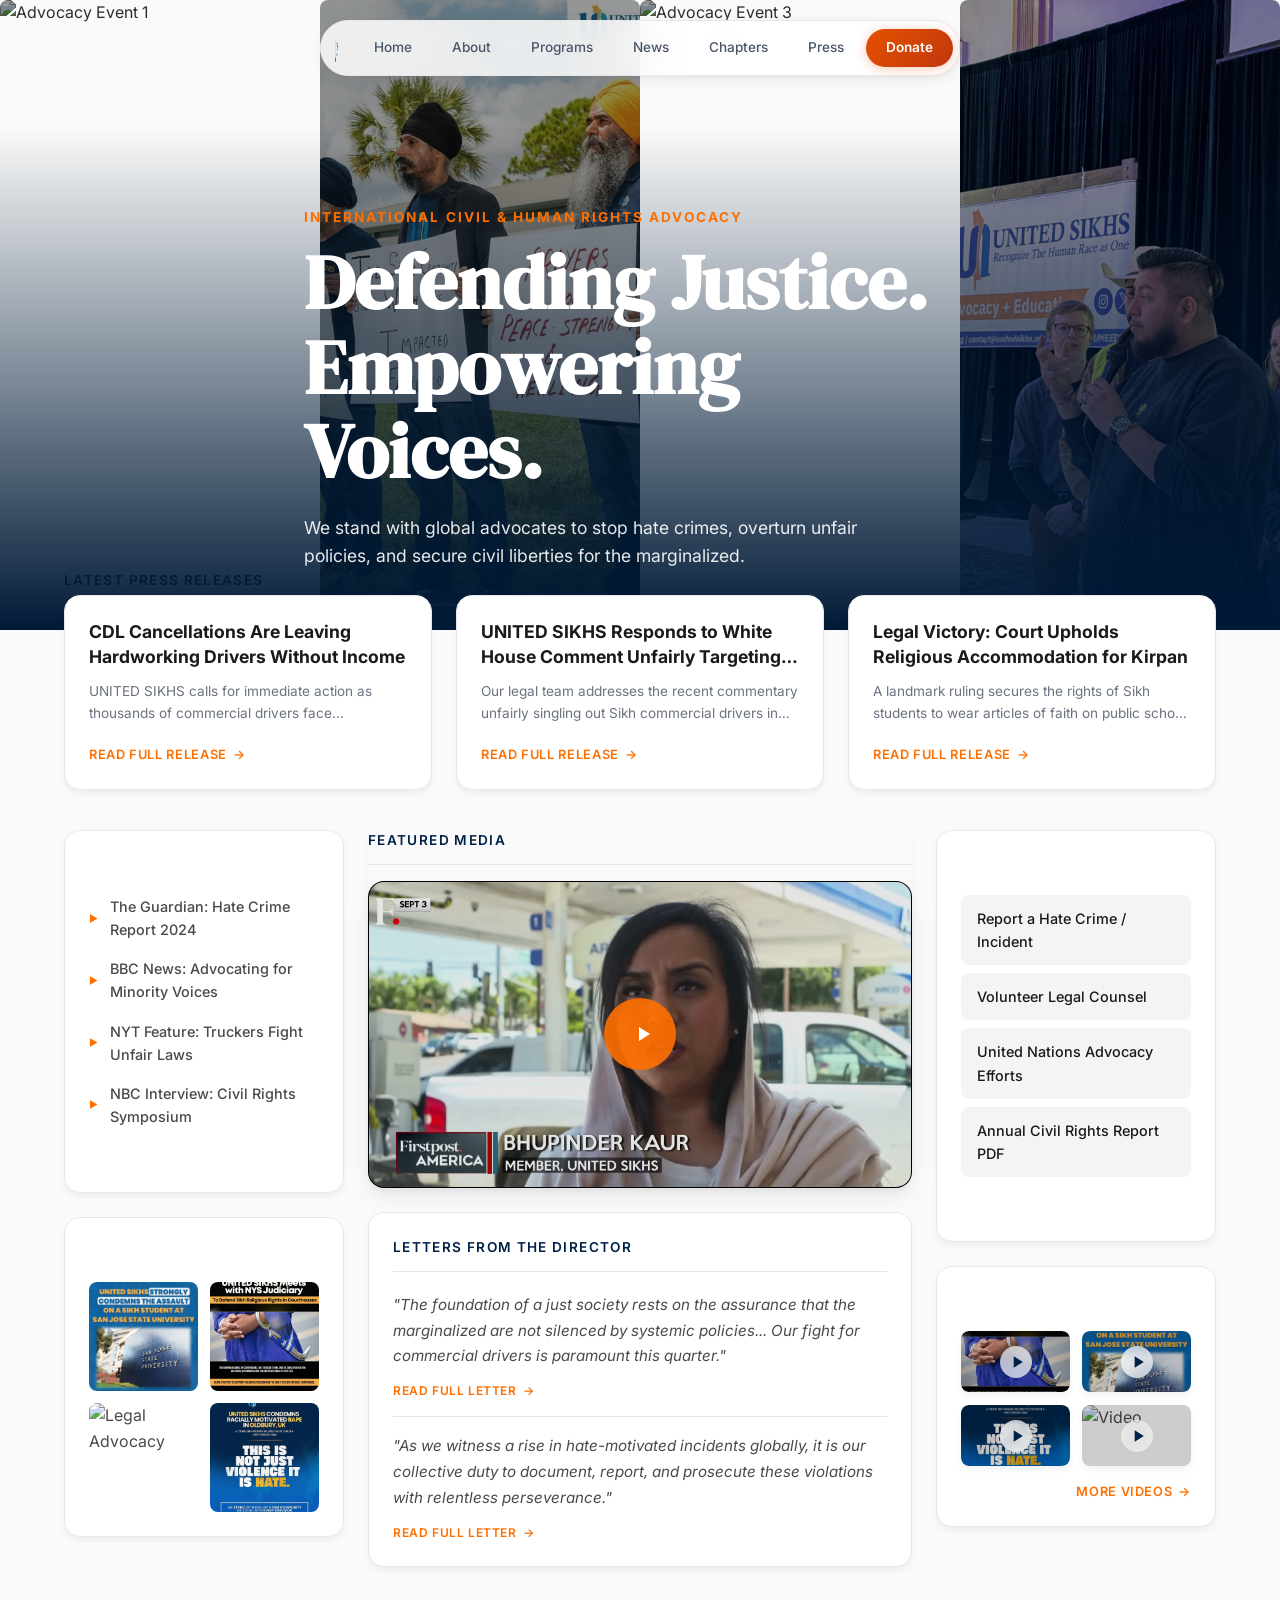
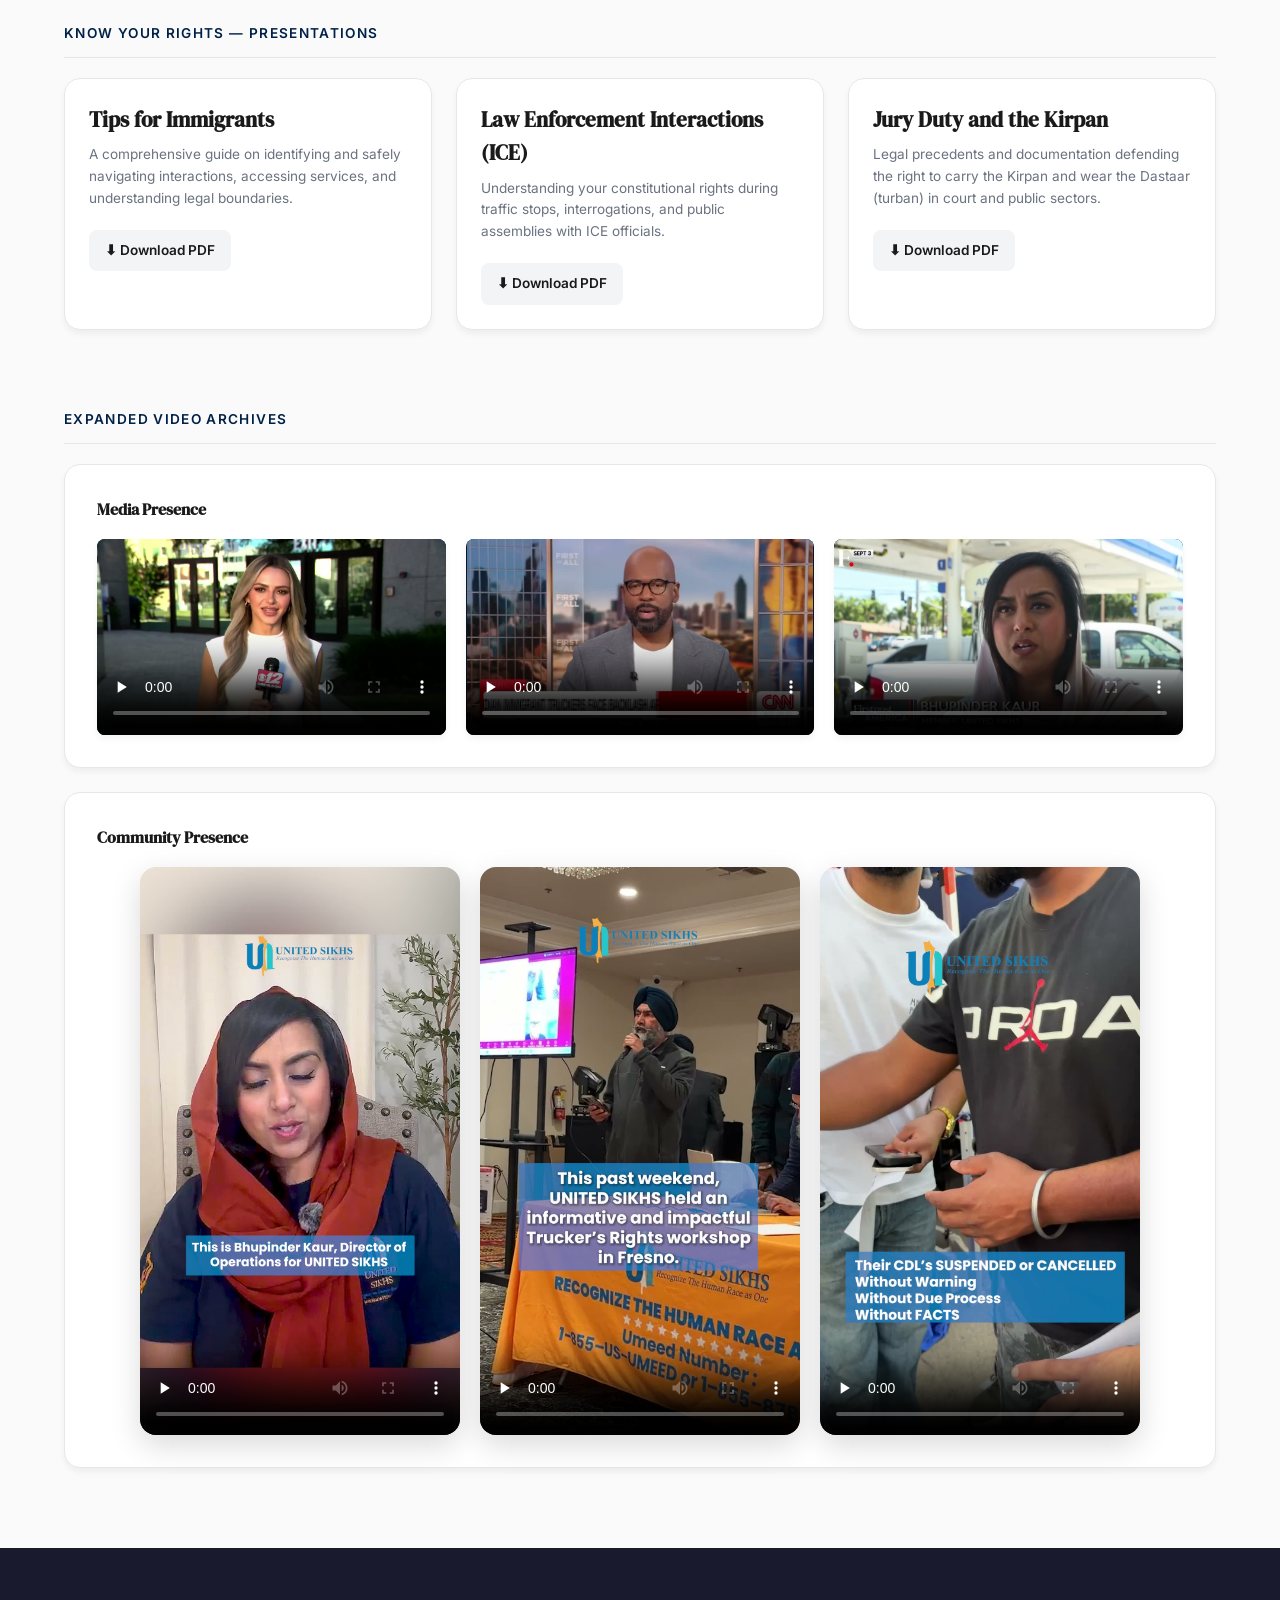
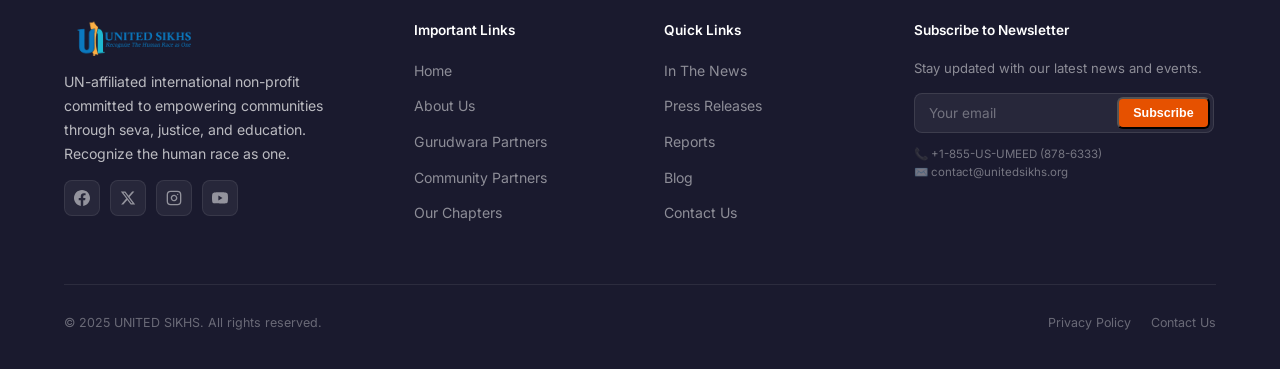
==== commit dc8d659c: "fix(ui): move navbar to bottom and use svg play icons" ====
--- a/ichra/index.html
+++ b/ichra/index.html
@@ -121,7 +121,11 @@
                             <source src="/ichra/videos/featured-video.mp4" type="video/mp4" />
                         </video>
                         <div class="video-overlay" id="videoOverlay">
-                            <div class="play-btn">▶</div>
+                            <div class="play-btn">
+                                <svg width="24" height="24" viewBox="0 0 24 24" fill="currentColor">
+                                    <path d="M8 5v14l11-7z" />
+                                </svg>
+                            </div>
                         </div>
                         <img src="/ichra/images/video-poster.jpg" alt="Video Thumbnail"
                             style="width: 100%; display: block; object-fit: cover; aspect-ratio: 16/9;"
@@ -163,16 +167,40 @@
                     <h4 style="margin-bottom: 16px; font-size: 0.95rem; color: var(--white);">Video Archives</h4>
                     <div class="video-thumbnails">
                         <div class="thumb-card"><img src="/ichra/images/kirpan.jpg" alt="Video" />
-                            <div class="thumb-overlay"><span>▶</span></div>
+                            <div class="thumb-overlay">
+                                <span>
+                                    <svg width="20" height="20" viewBox="0 0 24 24" fill="currentColor">
+                                        <path d="M8 5v14l11-7z" />
+                                    </svg>
+                                </span>
+                            </div>
                         </div>
                         <div class="thumb-card"><img src="/ichra/images/assault.jpg" alt="Video" />
-                            <div class="thumb-overlay"><span>▶</span></div>
+                            <div class="thumb-overlay">
+                                <span>
+                                    <svg width="20" height="20" viewBox="0 0 24 24" fill="currentColor">
+                                        <path d="M8 5v14l11-7z" />
+                                    </svg>
+                                </span>
+                            </div>
                         </div>
                         <div class="thumb-card"><img src="/ichra/images/protest.jpg" alt="Video" />
-                            <div class="thumb-overlay"><span>▶</span></div>
+                            <div class="thumb-overlay">
+                                <span>
+                                    <svg width="20" height="20" viewBox="0 0 24 24" fill="currentColor">
+                                        <path d="M8 5v14l11-7z" />
+                                    </svg>
+                                </span>
+                            </div>
                         </div>
                         <div class="thumb-card"><img src="/ichra/images/advocacy.jpg" alt="Video" />
-                            <div class="thumb-overlay"><span>▶</span></div>
+                            <div class="thumb-overlay">
+                                <span>
+                                    <svg width="20" height="20" viewBox="0 0 24 24" fill="currentColor">
+                                        <path d="M8 5v14l11-7z" />
+                                    </svg>
+                                </span>
+                            </div>
                         </div>
                     </div>
                     <a href="#" class="read-more" style="margin-top: 16px; justify-content: flex-end;">More Videos</a>
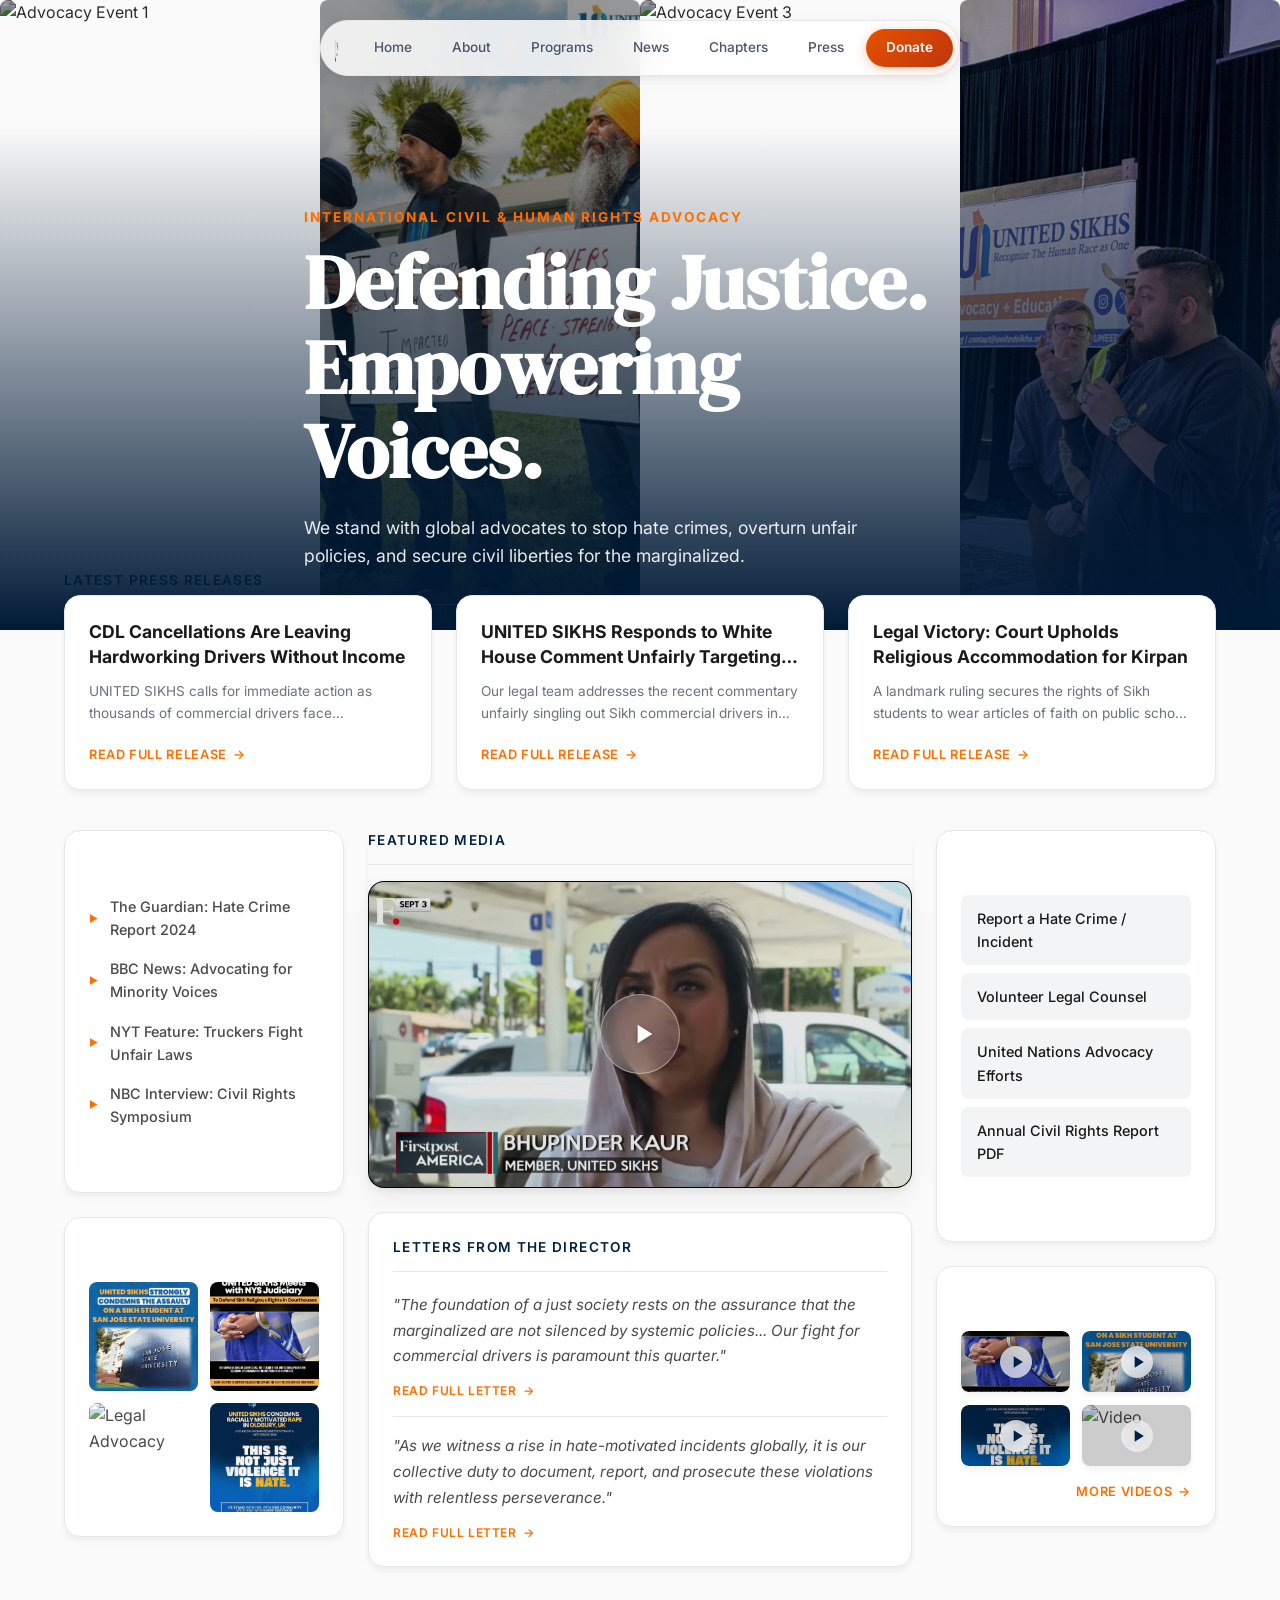
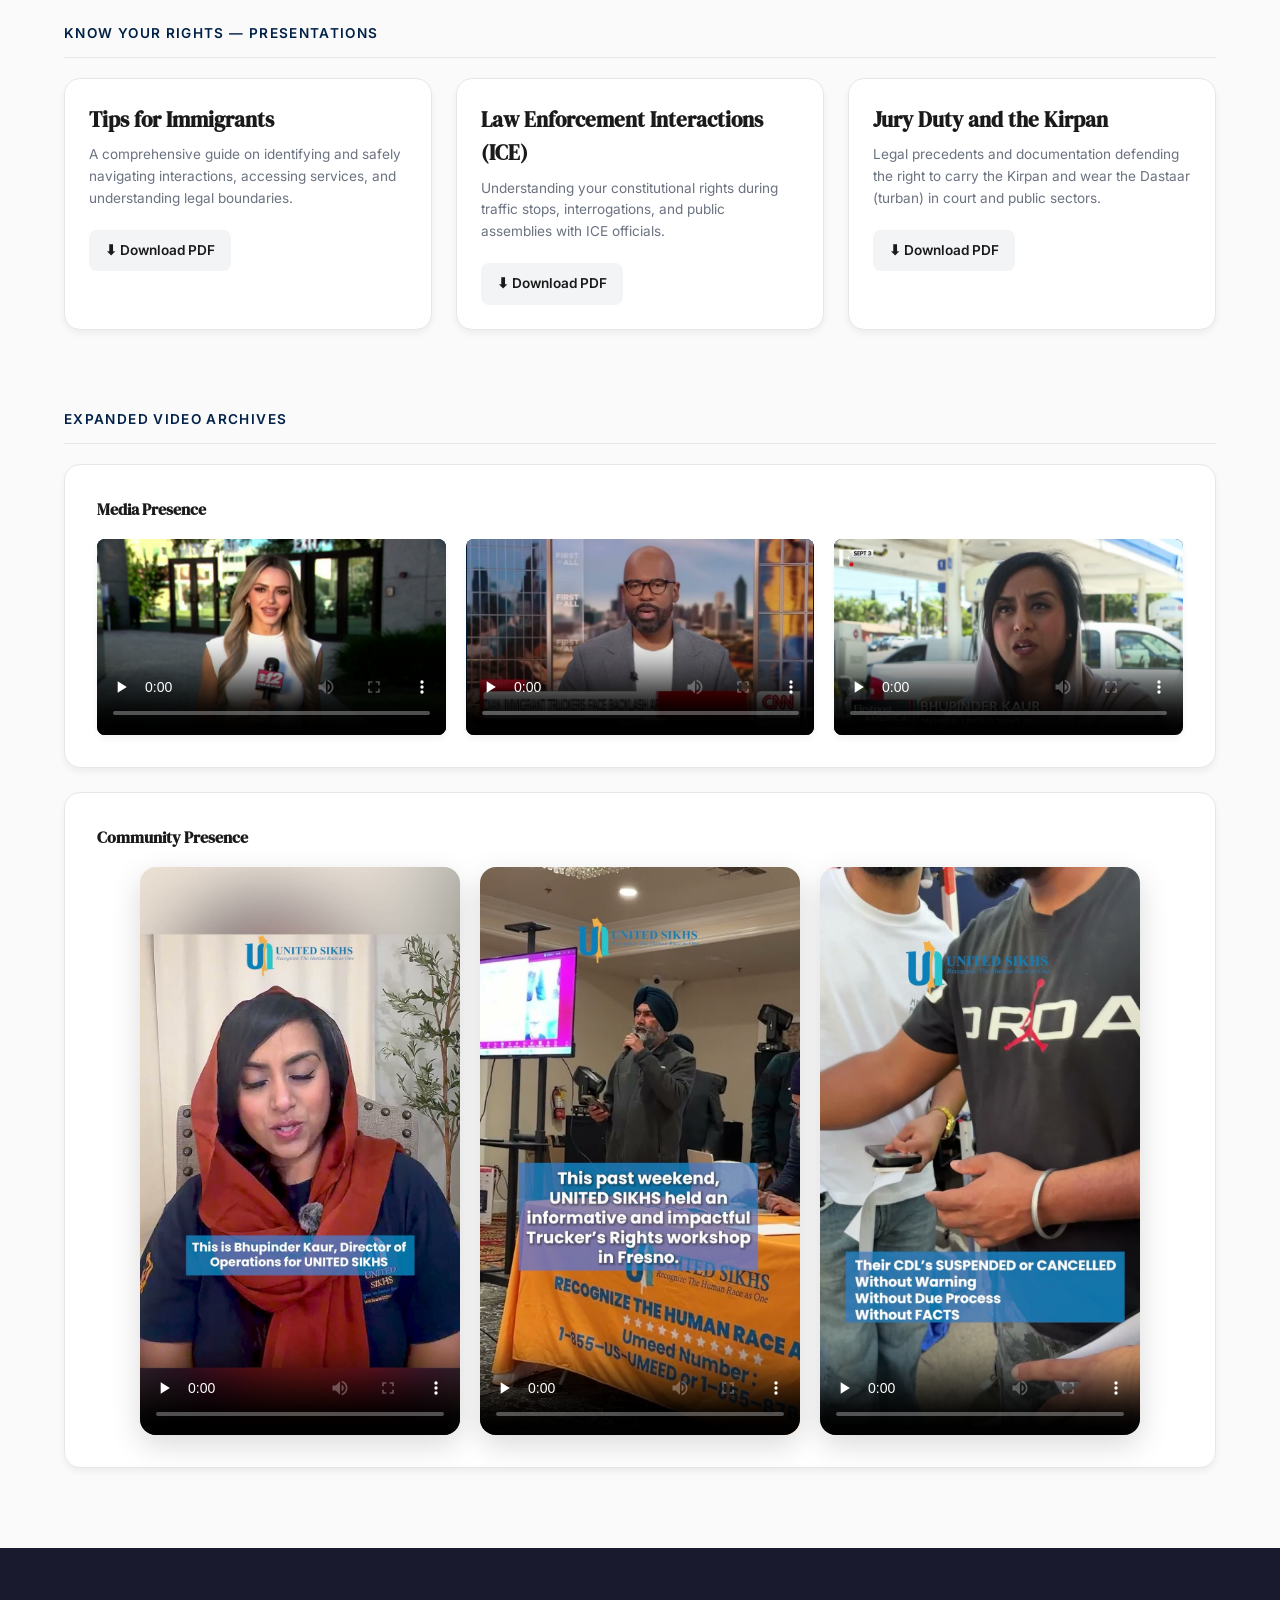
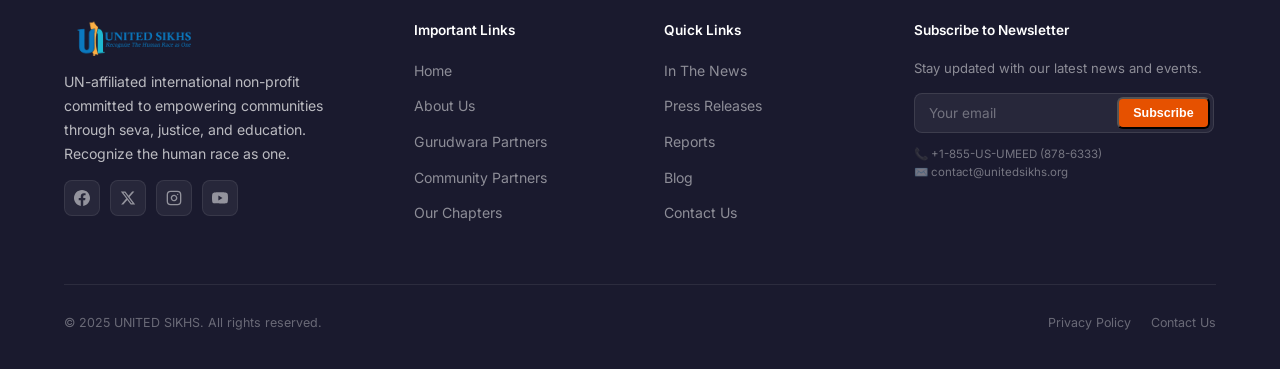
==== commit 4b9372cd: "feat: redesign nav, icons, and link structure Centered desktop nav pill with left-aligned logo, mobi" ====
--- a/ichra/index.html
+++ b/ichra/index.html
@@ -24,9 +24,10 @@
             <img src="/images/logo-lockup.png" alt="UNITED SIKHS" class="nav-logo-img" />
         </a>
         <a href="/index.html" class="nav-link"><span class="link-text">Home</span></a>
-        <a href="/index.html#about" class="nav-link"><span class="link-text">About</span></a>
-        <a href="/index.html#programs" class="nav-link"><span class="link-text">Programs</span></a>
-        <a href="/index.html#articles" class="nav-link"><span class="link-text">News</span></a>
+        <a href="/index.html#about" class="nav-link" data-section="about"><span class="link-text">About</span></a>
+        <a href="/index.html#programs" class="nav-link" data-section="programs"><span
+                class="link-text">Programs</span></a>
+        <a href="/index.html#articles" class="nav-link" data-section="articles"><span class="link-text">News</span></a>
         <a href="/locations.html" class="nav-link"><span class="link-text">Chapters</span></a>
         <a href="/press.html" class="nav-link"><span class="link-text">Press</span></a>
         <a href="/donate.html" class="nav-donate">Donate</a>
@@ -218,22 +219,20 @@
                 <h3>Tips for Immigrants</h3>
                 <p>A comprehensive guide on identifying and safely navigating interactions, accessing services, and
                     understanding legal boundaries.</p>
-                <a href="https://unitedsikhs.org/wp-content/uploads/2021/09/Tips-for-Immigrants-English-1.pdf"
-                    target="_blank" class="btn-download">⬇ Download PDF</a>
+                <a href="../coming-soon.html" class="btn-download">⬇ Download PDF</a>
             </div>
             <div class="bento-card rights-card reveal reveal-delay-1">
                 <h3>Law Enforcement Interactions (ICE)</h3>
                 <p>Understanding your constitutional rights during traffic stops, interrogations, and public assemblies
                     with ICE officials.</p>
-                <a href="https://unitedsikhs.org/wp-content/uploads/2021/09/kyr-ice-flyer.pdf" target="_blank"
+                <a href="../coming-soon.html"
                     class="btn-download">⬇ Download PDF</a>
             </div>
             <div class="bento-card rights-card reveal reveal-delay-2">
                 <h3>Jury Duty and the Kirpan</h3>
                 <p>Legal precedents and documentation defending the right to carry the Kirpan and wear the Dastaar
                     (turban) in court and public sectors.</p>
-                <a href="https://unitedsikhs.org/wp-content/uploads/2021/09/Jury-Duty-and-the-Kirpan-1.pdf"
-                    target="_blank" class="btn-download">⬇ Download PDF</a>
+                <a href="../coming-soon.html" class="btn-download">⬇ Download PDF</a>
             </div>
         </div>
 
@@ -315,11 +314,11 @@
                 <div>
                     <h4>Important Links</h4>
                     <ul class="footer-links" style="list-style: none; padding: 0;">
-                        <li><a href="https://unitedsikhs.org" target="_blank">Home</a></li>
-                        <li><a href="https://unitedsikhs.org/about" target="_blank">About Us</a></li>
-                        <li><a href="https://unitedsikhs.org/gurudwara-partners" target="_blank">Gurudwara Partners</a>
+                        <li><a href="../coming-soon.html">Home</a></li>
+                        <li><a href="../coming-soon.html">About Us</a></li>
+                        <li><a href="../coming-soon.html">Gurudwara Partners</a>
                         </li>
-                        <li><a href="https://unitedsikhs.org/community-partners" target="_blank">Community Partners</a>
+                        <li><a href="../coming-soon.html">Community Partners</a>
                         </li>
                         <li><a href="/locations.html" target="_blank">Our Chapters</a></li>
                     </ul>
@@ -327,12 +326,12 @@
                 <div>
                     <h4>Quick Links</h4>
                     <ul class="footer-links" style="list-style: none; padding: 0;">
-                        <li><a href="https://unitedsikhs.org/in-the-news" target="_blank">In The News</a></li>
-                        <li><a href="https://unitedsikhs.org/category/press-release" target="_blank">Press Releases</a>
+                        <li><a href="../coming-soon.html">In The News</a></li>
+                        <li><a href="../coming-soon.html">Press Releases</a>
                         </li>
-                        <li><a href="https://unitedsikhs.org/reports" target="_blank">Reports</a></li>
-                        <li><a href="https://unitedsikhs.org/blogs" target="_blank">Blog</a></li>
-                        <li><a href="https://unitedsikhs.org/contact-us" target="_blank">Contact Us</a></li>
+                        <li><a href="../coming-soon.html">Reports</a></li>
+                        <li><a href="../coming-soon.html">Blog</a></li>
+                        <li><a href="../coming-soon.html">Contact Us</a></li>
                     </ul>
                 </div>
                 <div>
@@ -352,8 +351,8 @@
             <div class="footer-bottom">
                 <span>© 2025 UNITED SIKHS. All rights reserved.</span>
                 <div class="footer-bottom-links">
-                    <a href="https://unitedsikhs.org/privacy-policy/" target="_blank">Privacy Policy</a>
-                    <a href="https://unitedsikhs.org/contact-us/" target="_blank">Contact Us</a>
+                    <a href="../coming-soon.html">Privacy Policy</a>
+                    <a href="../coming-soon.html">Contact Us</a>
                 </div>
             </div>
         </div>
--- a/ichra/styles.css
+++ b/ichra/styles.css
@@ -445,37 +445,34 @@
 }
 
 .play-btn {
-    width: 72px;
-    height: 72px;
-    background: rgba(255, 111, 0, 0.9);
+    width: 80px;
+    height: 80px;
+    background: rgba(255, 255, 255, 0.15);
+    backdrop-filter: blur(12px);
+    -webkit-backdrop-filter: blur(12px);
+    border: 1px solid rgba(255, 255, 255, 0.4);
     border-radius: 50%;
     display: flex;
     align-items: center;
     justify-content: center;
     color: var(--white);
-    font-size: 24px;
-    padding-left: 6px;
-    transition: transform 0.3s, box-shadow 0.3s;
-    box-shadow: 0 0 0 0 rgba(255, 111, 0, 0.4);
-    animation: pulse-ring 2s infinite;
-}
-
-@keyframes pulse-ring {
-    0% {
-        box-shadow: 0 0 0 0 rgba(255, 111, 0, 0.4);
-    }
-
-    70% {
-        box-shadow: 0 0 0 20px rgba(255, 111, 0, 0);
-    }
-
-    100% {
-        box-shadow: 0 0 0 0 rgba(255, 111, 0, 0);
-    }
+    transition: all 0.4s cubic-bezier(0.25, 0.46, 0.45, 0.94);
+    box-shadow: 0 8px 32px rgba(0, 0, 0, 0.2);
+}
+
+.play-btn svg {
+    width: 32px;
+    height: 32px;
+    margin-left: 6px;
+    /* Visually center the unbalanced play triangle */
+    filter: drop-shadow(0 2px 4px rgba(0, 0, 0, 0.3));
 }
 
 .video-overlay:hover .play-btn {
     transform: scale(1.1);
+    background: rgba(255, 255, 255, 0.25);
+    border-color: rgba(255, 255, 255, 0.7);
+    box-shadow: 0 12px 40px rgba(0, 0, 0, 0.3);
 }
 
 .director-letter {
@@ -687,6 +684,27 @@
 
     .main-bento-grid {
         margin-top: 20px;
+    }
+
+    .navbar {
+        top: auto;
+        bottom: 14px;
+        padding: 6px 8px;
+        border-radius: 9999px;
+    }
+
+    .nav-logo-img {
+        height: 20px;
+    }
+
+    .nav-link {
+        padding: 8px 6px;
+        font-size: 0.7rem;
+    }
+
+    .nav-donate {
+        padding: 8px 10px;
+        font-size: 0.7rem;
     }
 }
 
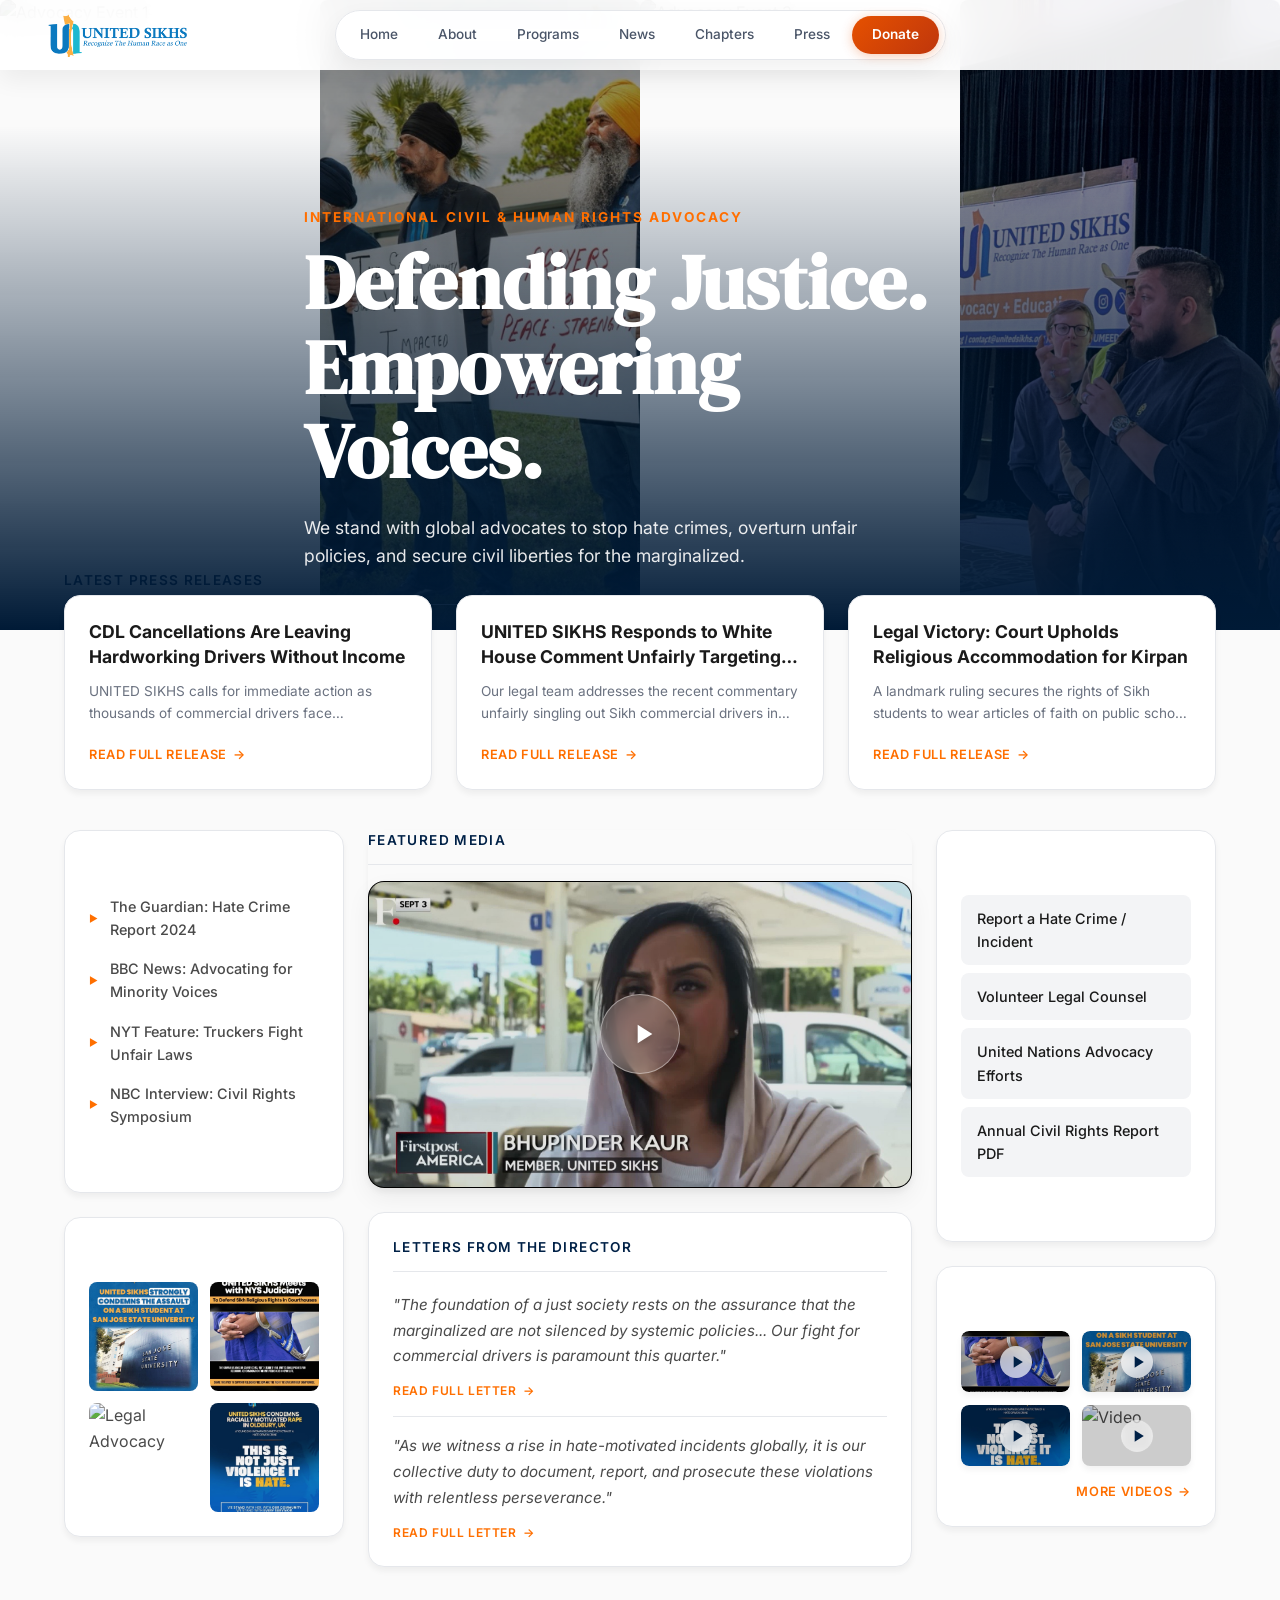
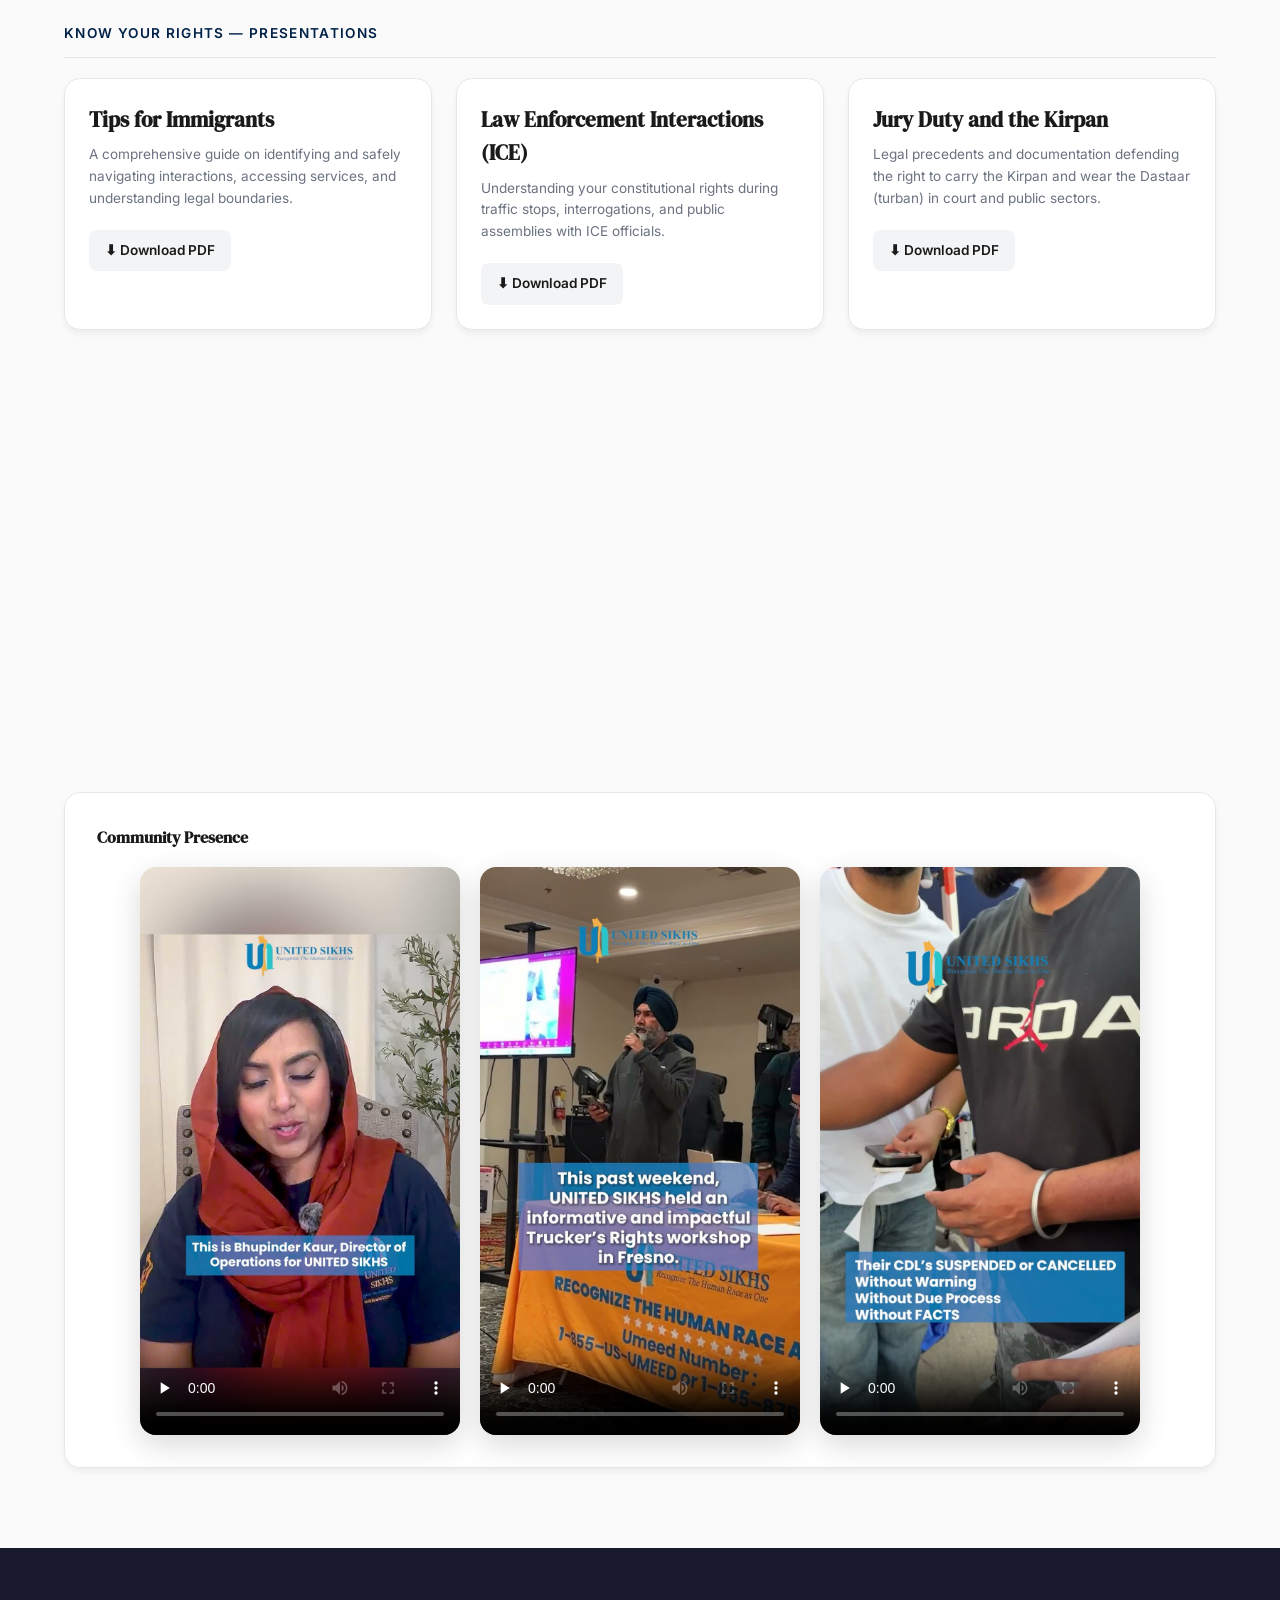
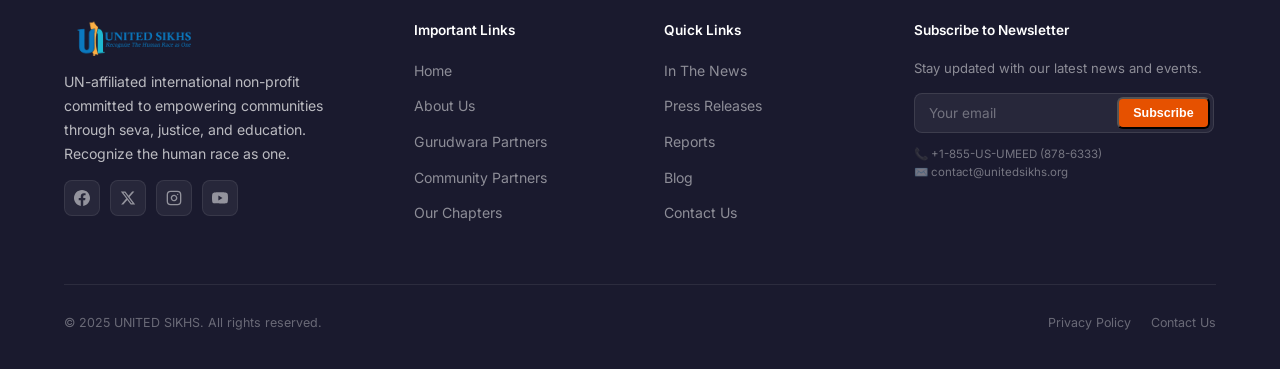
==== commit ff4f8cf2: "feat: update ICHRA page nav to match main site layout Replaced old pill-style navbar with new header" ====
--- a/ichra/index.html
+++ b/ichra/index.html
@@ -19,19 +19,24 @@
 <body>
 
     <!-- ===== NAVBAR ===== -->
-    <nav class="navbar" id="navbar">
+    <header class="nav-header nav-solid" id="navHeader">
+        <button class="nav-hamburger" id="navHamburger" aria-label="Toggle menu">
+            <span></span><span></span><span></span>
+        </button>
         <a href="/index.html" class="nav-logo">
             <img src="/images/logo-lockup.png" alt="UNITED SIKHS" class="nav-logo-img" />
         </a>
-        <a href="/index.html" class="nav-link"><span class="link-text">Home</span></a>
-        <a href="/index.html#about" class="nav-link" data-section="about"><span class="link-text">About</span></a>
-        <a href="/index.html#programs" class="nav-link" data-section="programs"><span
-                class="link-text">Programs</span></a>
-        <a href="/index.html#articles" class="nav-link" data-section="articles"><span class="link-text">News</span></a>
-        <a href="/locations.html" class="nav-link"><span class="link-text">Chapters</span></a>
-        <a href="/press.html" class="nav-link"><span class="link-text">Press</span></a>
-        <a href="/donate.html" class="nav-donate">Donate</a>
-    </nav>
+        <a href="/donate.html" class="nav-donate-mobile">Donate</a>
+        <nav class="navbar" id="navbar">
+            <a href="/index.html" class="nav-link"><span class="link-text">Home</span></a>
+            <a href="/index.html#about" class="nav-link" data-section="about"><span class="link-text">About</span></a>
+            <a href="/index.html#programs" class="nav-link" data-section="programs"><span class="link-text">Programs</span></a>
+            <a href="/index.html#articles" class="nav-link" data-section="articles"><span class="link-text">News</span></a>
+            <a href="/locations.html" class="nav-link"><span class="link-text">Chapters</span></a>
+            <a href="/press.html" class="nav-link"><span class="link-text">Press</span></a>
+            <a href="/donate.html" class="nav-donate">Donate</a>
+        </nav>
+    </header>
 
     <!-- HEADER BANNER -->
     <section class="hero">
--- a/ichra/styles.css
+++ b/ichra/styles.css
@@ -86,13 +86,91 @@
     box-shadow: var(--shadow-md);
 }
 
-/* ===== NAVBAR ===== */
+/* ===== NAV HEADER (logo + pill nav) ===== */
+.nav-header {
+    position: fixed;
+    top: 0;
+    left: 0;
+    right: 0;
+    z-index: 200;
+    display: flex;
+    align-items: center;
+    justify-content: center;
+    padding: 14px 32px;
+    transition: all 0.3s var(--ease-smooth);
+}
+
+.nav-header.scrolled,
+.nav-header.nav-solid {
+    background: rgba(255, 255, 255, 0.92);
+    backdrop-filter: blur(16px);
+    -webkit-backdrop-filter: blur(16px);
+    box-shadow: var(--shadow-md);
+    padding: 10px 32px;
+}
+
+.nav-header.scrolled .nav-logo-img {
+    height: 36px;
+}
+
+.nav-logo {
+    position: absolute;
+    left: 32px;
+    display: flex;
+    align-items: center;
+    gap: 8px;
+    font-weight: 700;
+    font-size: 0.85rem;
+    color: var(--text-primary);
+    white-space: nowrap;
+    flex-shrink: 0;
+}
+
+.nav-logo-img {
+    height: 44px;
+    width: auto;
+    transition: height 0.3s var(--ease-smooth);
+}
+
+/* Hamburger — hidden on desktop */
+.nav-hamburger {
+    display: none;
+    background: none;
+    border: none;
+    cursor: pointer;
+    padding: 6px;
+    z-index: 210;
+}
+
+.nav-hamburger span {
+    display: block;
+    width: 22px;
+    height: 2px;
+    background: var(--text-primary);
+    margin: 5px 0;
+    border-radius: 2px;
+    transition: all 0.3s var(--ease-smooth);
+}
+
+.nav-hamburger.open span:nth-child(1) {
+    transform: rotate(45deg) translate(5px, 5px);
+}
+
+.nav-hamburger.open span:nth-child(2) {
+    opacity: 0;
+}
+
+.nav-hamburger.open span:nth-child(3) {
+    transform: rotate(-45deg) translate(5px, -5px);
+}
+
+/* Mobile donate — hidden on desktop */
+.nav-donate-mobile {
+    display: none;
+}
+
+/* ===== NAVBAR (pill, centered on desktop) ===== */
 .navbar {
-    position: fixed;
-    top: 20px;
-    left: 50%;
-    transform: translateX(-50%);
-    z-index: 200;
     display: flex;
     align-items: center;
     gap: 4px;
@@ -102,29 +180,13 @@
     -webkit-backdrop-filter: blur(20px);
     padding: 5px 6px;
     border-radius: 9999px;
-    box-shadow: 0 4px 16px rgba(0, 0, 0, 0.06), 0 2px 6px rgba(0, 0, 0, 0.04);
-    transition: all 0.3s cubic-bezier(0.25, 0.46, 0.45, 0.94);
-}
-
-.navbar.scrolled {
-    background: rgba(255, 255, 255, 0.95);
-    box-shadow: 0 12px 40px rgba(0, 0, 0, 0.08), 0 4px 12px rgba(0, 0, 0, 0.04);
-}
-
-.nav-logo {
-    display: flex;
-    align-items: center;
-    gap: 8px;
-    padding: 6px 14px 6px 8px;
-    font-weight: 700;
-    font-size: 0.85rem;
-    color: #1A1A2E;
-    white-space: nowrap;
-}
-
-.nav-logo-img {
-    height: 32px;
-    width: auto;
+    box-shadow: var(--shadow-md);
+    transition: all 0.3s var(--ease-smooth);
+}
+
+.nav-header.scrolled .navbar {
+    background: rgba(255, 255, 255, 0.6);
+    box-shadow: var(--shadow-sm);
 }
 
 .nav-link {
@@ -134,7 +196,7 @@
     font-weight: 500;
     color: #4A5568;
     border-radius: 9999px;
-    transition: all 0.3s cubic-bezier(0.25, 0.46, 0.45, 0.94);
+    transition: all 0.3s var(--ease-smooth);
     white-space: nowrap;
 }
 
@@ -149,7 +211,7 @@
     font-size: 0.85rem;
     font-weight: 600;
     border-radius: 9999px;
-    transition: all 0.3s cubic-bezier(0.25, 0.46, 0.45, 0.94);
+    transition: all 0.3s var(--ease-smooth);
     box-shadow: 0 2px 12px rgba(230, 81, 0, 0.3);
 }
 
@@ -686,25 +748,101 @@
         margin-top: 20px;
     }
 
+    .nav-header {
+        display: flex;
+        flex-direction: row;
+        align-items: center;
+        justify-content: space-between;
+        padding: 10px 16px;
+        background: rgba(255, 255, 255, 0.95);
+        backdrop-filter: blur(16px);
+        -webkit-backdrop-filter: blur(16px);
+        box-shadow: var(--shadow-sm);
+    }
+
+    .nav-logo {
+        position: static;
+        left: auto;
+        order: 2;
+    }
+
+    .nav-logo-img {
+        height: 32px;
+    }
+
+    .nav-header.scrolled .nav-logo-img {
+        height: 28px;
+    }
+
+    /* Hamburger visible on mobile */
+    .nav-hamburger {
+        display: block;
+        order: 1;
+    }
+
+    /* Mobile donate button (top-right) */
+    .nav-donate-mobile {
+        display: block;
+        order: 3;
+        flex-shrink: 0;
+        padding: 6px 14px;
+        background: linear-gradient(135deg, #E65100, #BF360C);
+        color: #fff;
+        font-size: 0.75rem;
+        font-weight: 600;
+        border-radius: 9999px;
+        box-shadow: 0 2px 8px rgba(230, 81, 0, 0.25);
+        white-space: nowrap;
+    }
+
+    /* Mobile nav overlay */
     .navbar {
-        top: auto;
-        bottom: 14px;
-        padding: 6px 8px;
-        border-radius: 9999px;
-    }
-
-    .nav-logo-img {
-        height: 20px;
+        position: fixed;
+        top: 0;
+        left: 0;
+        width: 100%;
+        height: 100vh;
+        height: 100dvh;
+        flex-direction: column;
+        justify-content: center;
+        align-items: center;
+        gap: 8px;
+        padding: 80px 32px 40px;
+        background: #FFFFFF;
+        border-radius: 0;
+        border: none;
+        box-shadow: none;
+        opacity: 0;
+        visibility: hidden;
+        transform: translateY(-20px);
+        transition: all 0.35s var(--ease-smooth);
+        z-index: 205;
+    }
+
+    .navbar.open {
+        opacity: 1;
+        visibility: visible;
+        transform: translateY(0);
     }
 
     .nav-link {
-        padding: 8px 6px;
-        font-size: 0.7rem;
+        padding: 14px 24px;
+        font-size: 1.1rem;
+        width: 100%;
+        text-align: center;
+        border-radius: 12px;
+    }
+
+    .nav-link:hover {
+        background: rgba(255, 111, 0, 0.08);
     }
 
     .nav-donate {
-        padding: 8px 10px;
-        font-size: 0.7rem;
+        padding: 14px 32px;
+        font-size: 1rem;
+        margin-top: 8px;
+        width: 100%;
+        text-align: center;
     }
 }
 
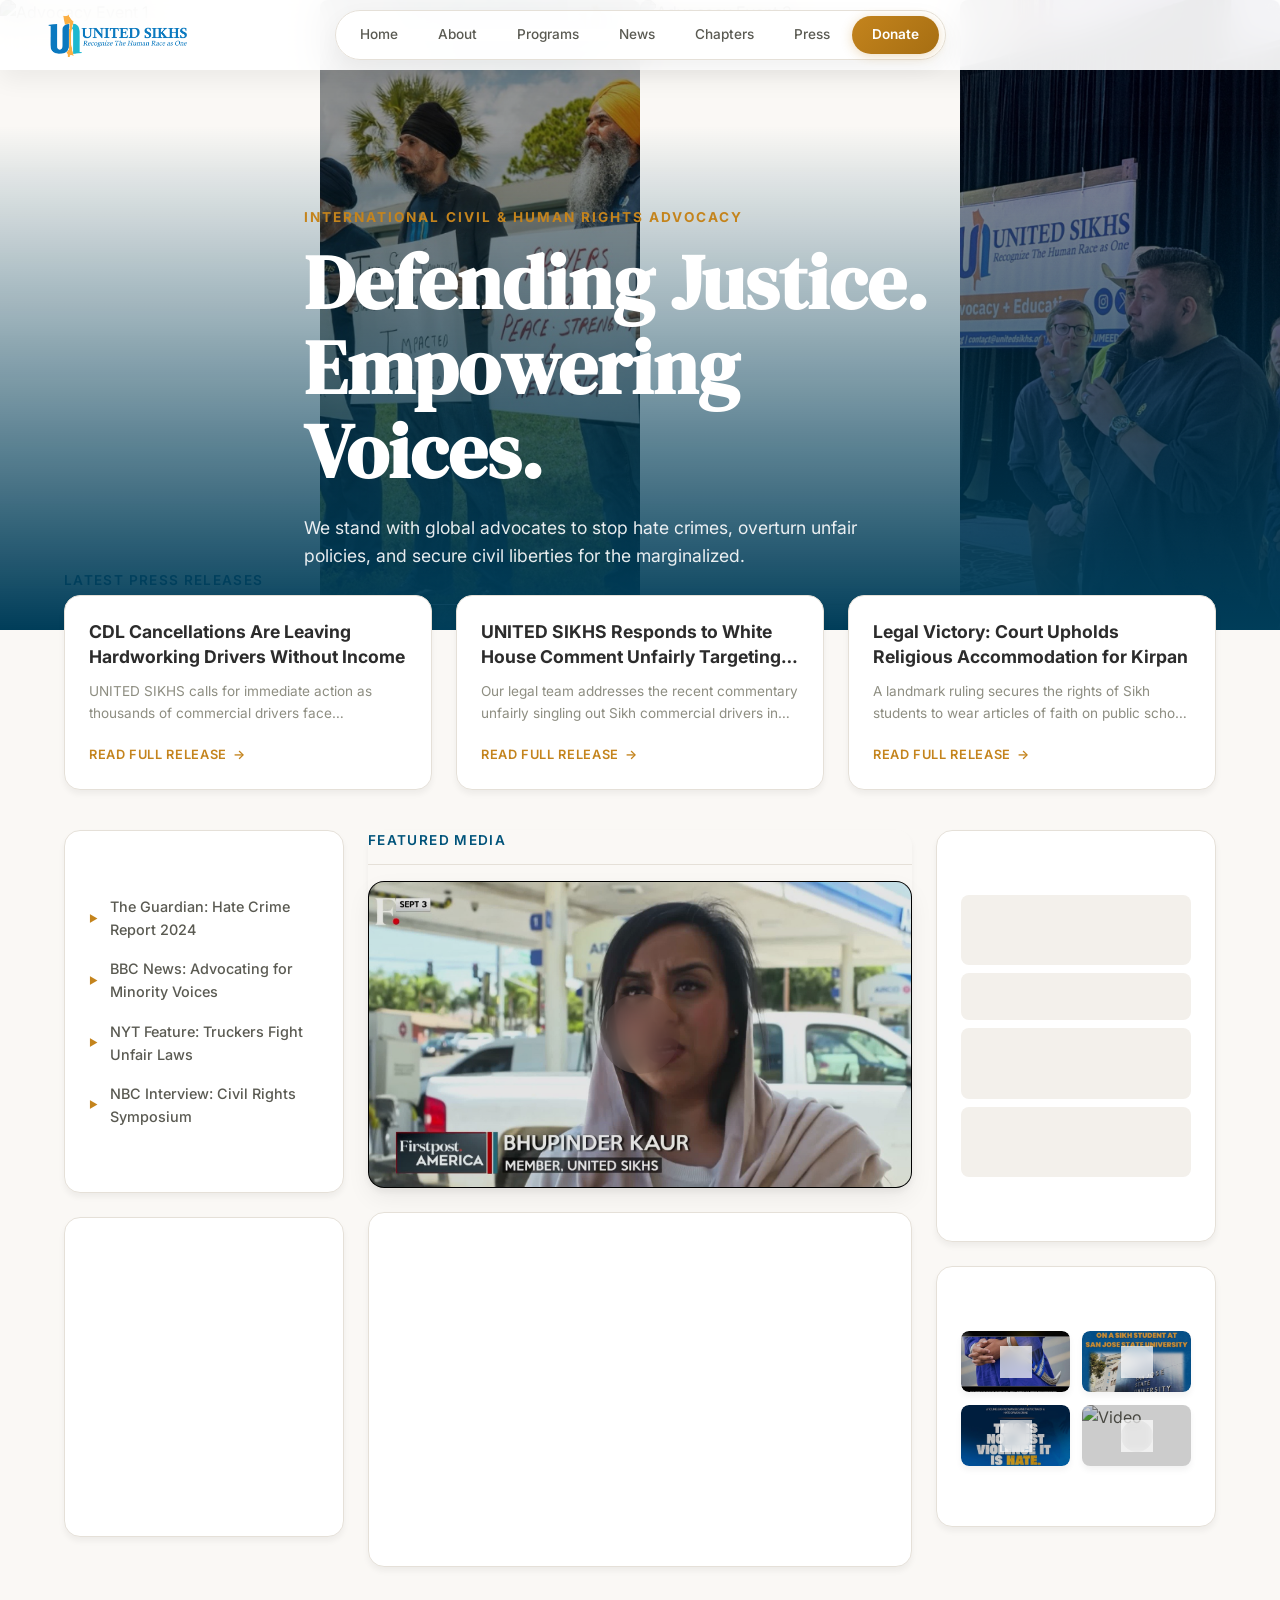
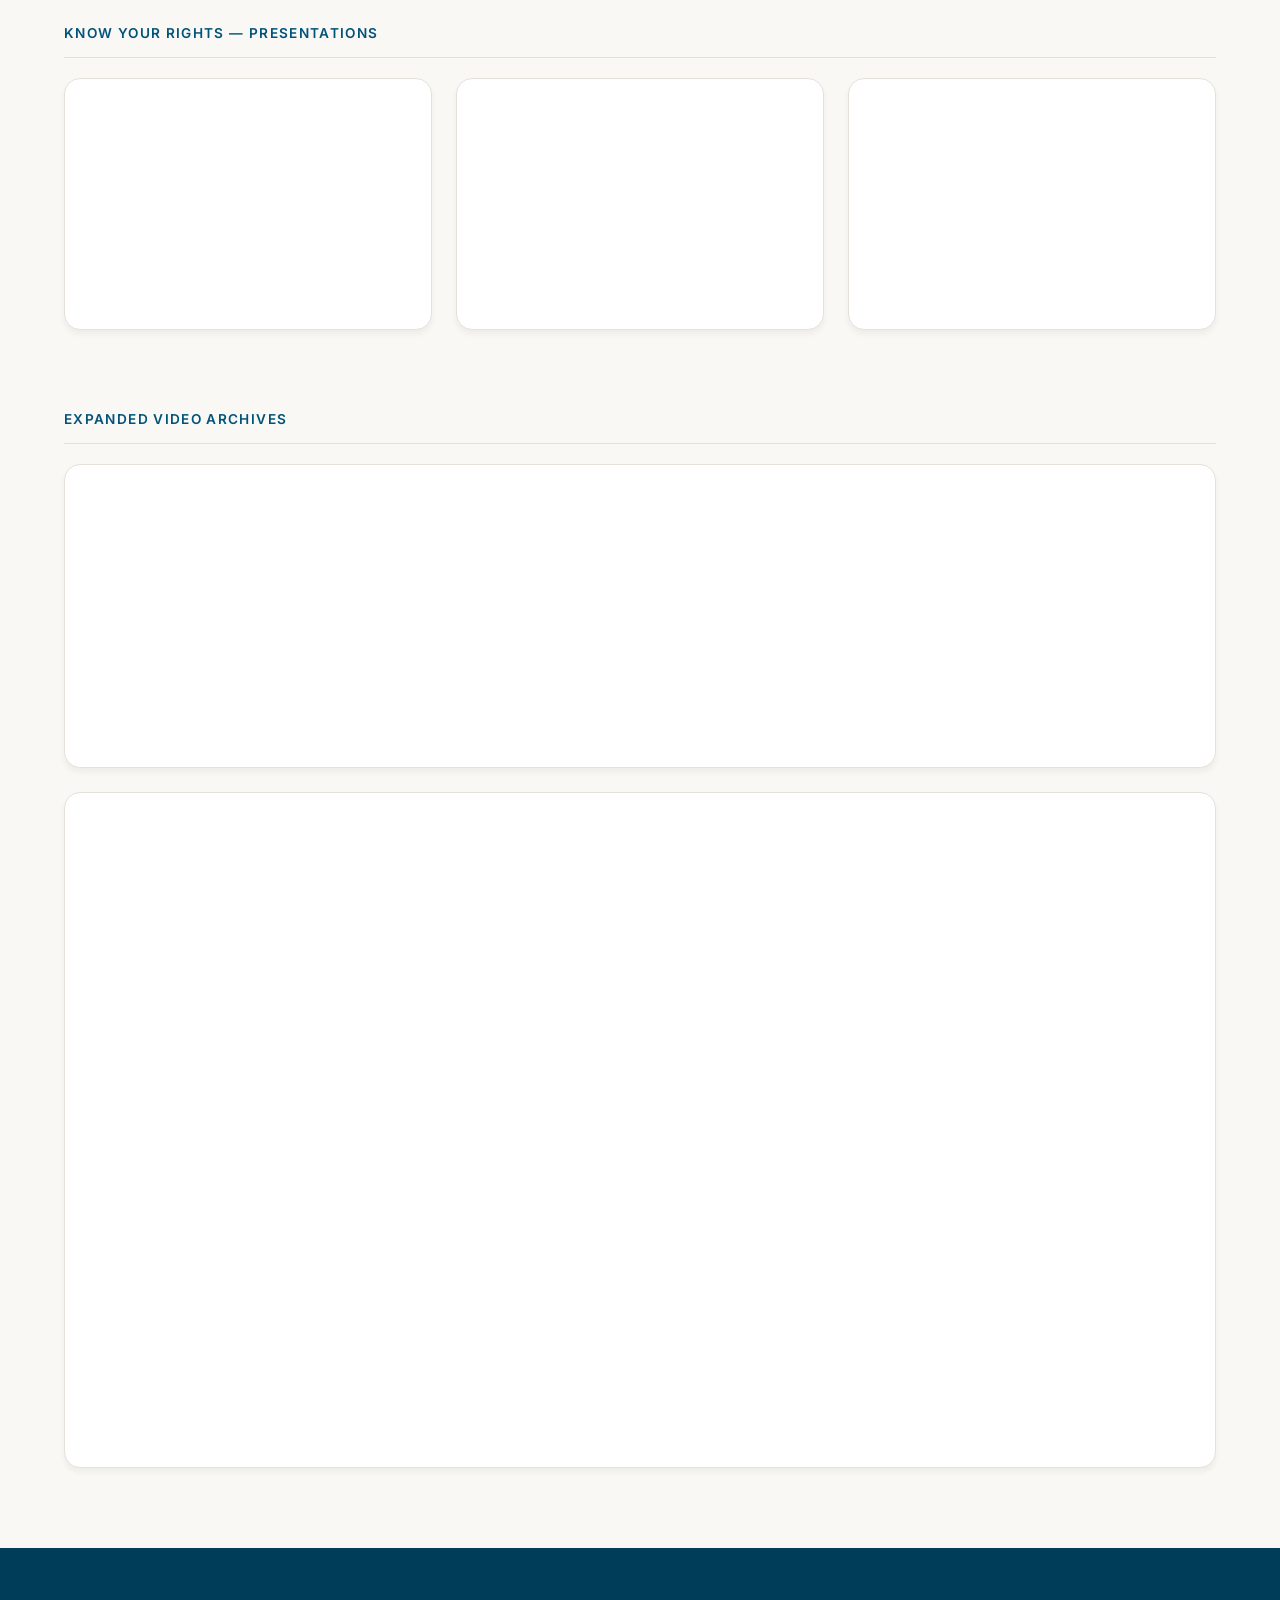
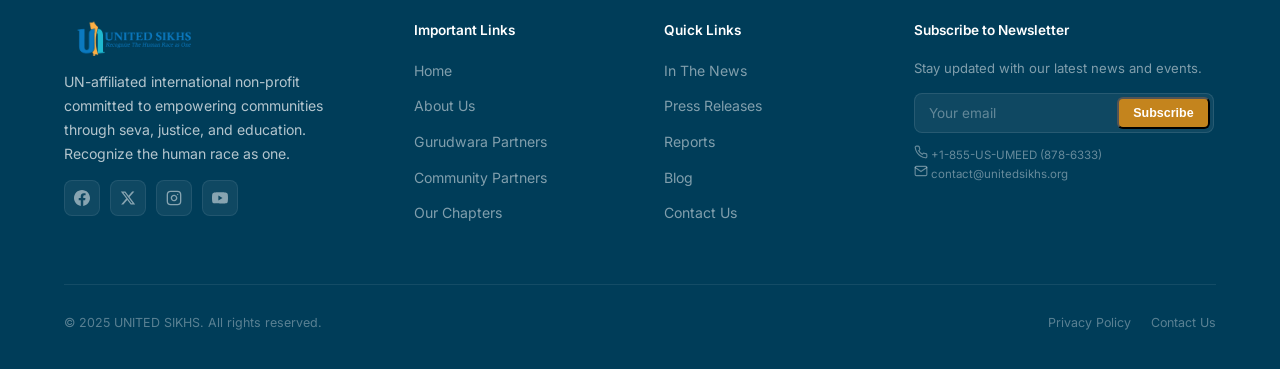
==== commit 1f8db664: "style: warm neutral color palette + replace emojis with SVG icons Apply Option A warm neutral theme " ====
--- a/ichra/index.html
+++ b/ichra/index.html
@@ -224,20 +224,20 @@
                 <h3>Tips for Immigrants</h3>
                 <p>A comprehensive guide on identifying and safely navigating interactions, accessing services, and
                     understanding legal boundaries.</p>
-                <a href="../coming-soon.html" class="btn-download">⬇ Download PDF</a>
+                <a href="../coming-soon.html" class="btn-download"><svg width="14" height="14" viewBox="0 0 24 24" fill="none" stroke="currentColor" stroke-width="2" stroke-linecap="round" stroke-linejoin="round"><path d="M21 15v4a2 2 0 0 1-2 2H5a2 2 0 0 1-2-2v-4"/><polyline points="7 10 12 15 17 10"/><line x1="12" y1="15" x2="12" y2="3"/></svg> Download PDF</a>
             </div>
             <div class="bento-card rights-card reveal reveal-delay-1">
                 <h3>Law Enforcement Interactions (ICE)</h3>
                 <p>Understanding your constitutional rights during traffic stops, interrogations, and public assemblies
                     with ICE officials.</p>
                 <a href="../coming-soon.html"
-                    class="btn-download">⬇ Download PDF</a>
+                    class="btn-download"><svg width="14" height="14" viewBox="0 0 24 24" fill="none" stroke="currentColor" stroke-width="2" stroke-linecap="round" stroke-linejoin="round"><path d="M21 15v4a2 2 0 0 1-2 2H5a2 2 0 0 1-2-2v-4"/><polyline points="7 10 12 15 17 10"/><line x1="12" y1="15" x2="12" y2="3"/></svg> Download PDF</a>
             </div>
             <div class="bento-card rights-card reveal reveal-delay-2">
                 <h3>Jury Duty and the Kirpan</h3>
                 <p>Legal precedents and documentation defending the right to carry the Kirpan and wear the Dastaar
                     (turban) in court and public sectors.</p>
-                <a href="../coming-soon.html" class="btn-download">⬇ Download PDF</a>
+                <a href="../coming-soon.html" class="btn-download"><svg width="14" height="14" viewBox="0 0 24 24" fill="none" stroke="currentColor" stroke-width="2" stroke-linecap="round" stroke-linejoin="round"><path d="M21 15v4a2 2 0 0 1-2 2H5a2 2 0 0 1-2-2v-4"/><polyline points="7 10 12 15 17 10"/><line x1="12" y1="15" x2="12" y2="3"/></svg> Download PDF</a>
             </div>
         </div>
 
@@ -348,8 +348,8 @@
                         <button type="submit" class="newsletter-btn">Subscribe</button>
                     </form>
                     <p style="font-size:0.72rem;color:rgba(255,255,255,0.4);margin-top:12px;">
-                        📞 +1-855-US-UMEED (878-6333)<br />
-                        ✉️ contact@unitedsikhs.org
+                        <svg width="14" height="14" viewBox="0 0 24 24" fill="none" stroke="currentColor" stroke-width="2" stroke-linecap="round" stroke-linejoin="round"><path d="M22 16.92v3a2 2 0 0 1-2.18 2 19.79 19.79 0 0 1-8.63-3.07 19.5 19.5 0 0 1-6-6 19.79 19.79 0 0 1-3.07-8.67A2 2 0 0 1 4.11 2h3a2 2 0 0 1 2 1.72 12.84 12.84 0 0 0 .7 2.81 2 2 0 0 1-.45 2.11L8.09 9.91a16 16 0 0 0 6 6l1.27-1.27a2 2 0 0 1 2.11-.45 12.84 12.84 0 0 0 2.81.7A2 2 0 0 1 22 16.92z"/></svg> +1-855-US-UMEED (878-6333)<br />
+                        <svg width="14" height="14" viewBox="0 0 24 24" fill="none" stroke="currentColor" stroke-width="2" stroke-linecap="round" stroke-linejoin="round"><path d="M4 4h16c1.1 0 2 .9 2 2v12c0 1.1-.9 2-2 2H4c-1.1 0-2-.9-2-2V6c0-1.1.9-2 2-2z"/><polyline points="22,6 12,13 2,6"/></svg> contact@unitedsikhs.org
                     </p>
                 </div>
             </div>
--- a/ichra/styles.css
+++ b/ichra/styles.css
@@ -3,19 +3,19 @@
    ============================================ */
 
 :root {
-    /* Parent UNITED SIKHS Theme Palette */
-    --navy-dark: #001A36;
-    --navy-base: #002147;
-    --saffron: #FF6F00;
-    --saffron-light: #ff8e33;
-    --saffron-50: #FFF3E0;
+    /* Parent UNITED SIKHS Theme Palette — Warm Neutral */
+    --navy-dark: #003D59;
+    --navy-base: #00537A;
+    --saffron: #C4841D;
+    --saffron-light: #D4993A;
+    --saffron-50: #FBF6EE;
     --white: #FFFFFF;
-    --bg-body: #FAFAFA;
-    --bg-muted: #F3F4F6;
-    --text-main: #4A4A4A;
-    --text-primary: #1A1A1A;
-    --text-muted: #6B7280;
-    --border: #E5E7EB;
+    --bg-body: #FAF8F5;
+    --bg-muted: #F3F0EB;
+    --text-main: #5A5A52;
+    --text-primary: #2C2C2C;
+    --text-muted: #8E8E82;
+    --border: #E5E0D8;
 
     /* Typography */
     --font-display: 'DM Serif Display', serif;
@@ -194,30 +194,30 @@
     padding: 8px 18px;
     font-size: 0.85rem;
     font-weight: 500;
-    color: #4A5568;
+    color: #5A5A52;
     border-radius: 9999px;
     transition: all 0.3s var(--ease-smooth);
     white-space: nowrap;
 }
 
 .nav-link:hover {
-    color: #E65100;
+    color: #C4841D;
 }
 
 .nav-donate {
     padding: 8px 20px;
-    background: linear-gradient(135deg, #E65100, #BF360C);
+    background: linear-gradient(135deg, #C4841D, #A66E12);
     color: #fff;
     font-size: 0.85rem;
     font-weight: 600;
     border-radius: 9999px;
     transition: all 0.3s var(--ease-smooth);
-    box-shadow: 0 2px 12px rgba(230, 81, 0, 0.3);
+    box-shadow: 0 2px 12px rgba(196, 132, 29, 0.3);
 }
 
 .nav-donate:hover {
     transform: translateY(-1px);
-    box-shadow: 0 4px 20px rgba(230, 81, 0, 0.4);
+    box-shadow: 0 4px 20px rgba(196, 132, 29, 0.4);
 }
 
 /* ============================================
@@ -786,12 +786,12 @@
         order: 3;
         flex-shrink: 0;
         padding: 6px 14px;
-        background: linear-gradient(135deg, #E65100, #BF360C);
+        background: linear-gradient(135deg, #C4841D, #A66E12);
         color: #fff;
         font-size: 0.75rem;
         font-weight: 600;
         border-radius: 9999px;
-        box-shadow: 0 2px 8px rgba(230, 81, 0, 0.25);
+        box-shadow: 0 2px 8px rgba(196, 132, 29, 0.25);
         white-space: nowrap;
     }
 
@@ -887,7 +887,7 @@
 
 /* ===== FOOTER ===== */
 .footer {
-    background: #1A1A2E;
+    background: #003D59;
     color: rgba(255, 255, 255, 0.7);
     padding: 72px 0 36px;
     text-align: left;
@@ -933,7 +933,7 @@
 }
 
 .footer-links a:hover {
-    color: #FF8F00;
+    color: #D4993A;
 }
 
 .footer-social {
@@ -958,7 +958,7 @@
 .footer-social a:hover {
     background: rgba(255, 143, 0, 0.15);
     border-color: rgba(255, 143, 0, 0.3);
-    color: #FF8F00;
+    color: #D4993A;
 }
 
 .newsletter-form {
@@ -984,7 +984,7 @@
 }
 
 .newsletter-input:focus {
-    border-color: #FF8F00;
+    border-color: #D4993A;
 }
 
 .newsletter-btn {
@@ -993,7 +993,7 @@
     top: 4px;
     bottom: 4px;
     padding: 0 14px;
-    background: #E65100;
+    background: #C4841D;
     color: #fff;
     font-size: 0.78rem;
     font-weight: 600;
@@ -1002,7 +1002,7 @@
 }
 
 .newsletter-btn:hover {
-    background: #BF360C;
+    background: #A66E12;
 }
 
 .footer-bottom {
@@ -1027,7 +1027,7 @@
 }
 
 .footer-bottom-links a:hover {
-    color: #FF8F00;
+    color: #D4993A;
 }
 
 @media (max-width: 768px) {
